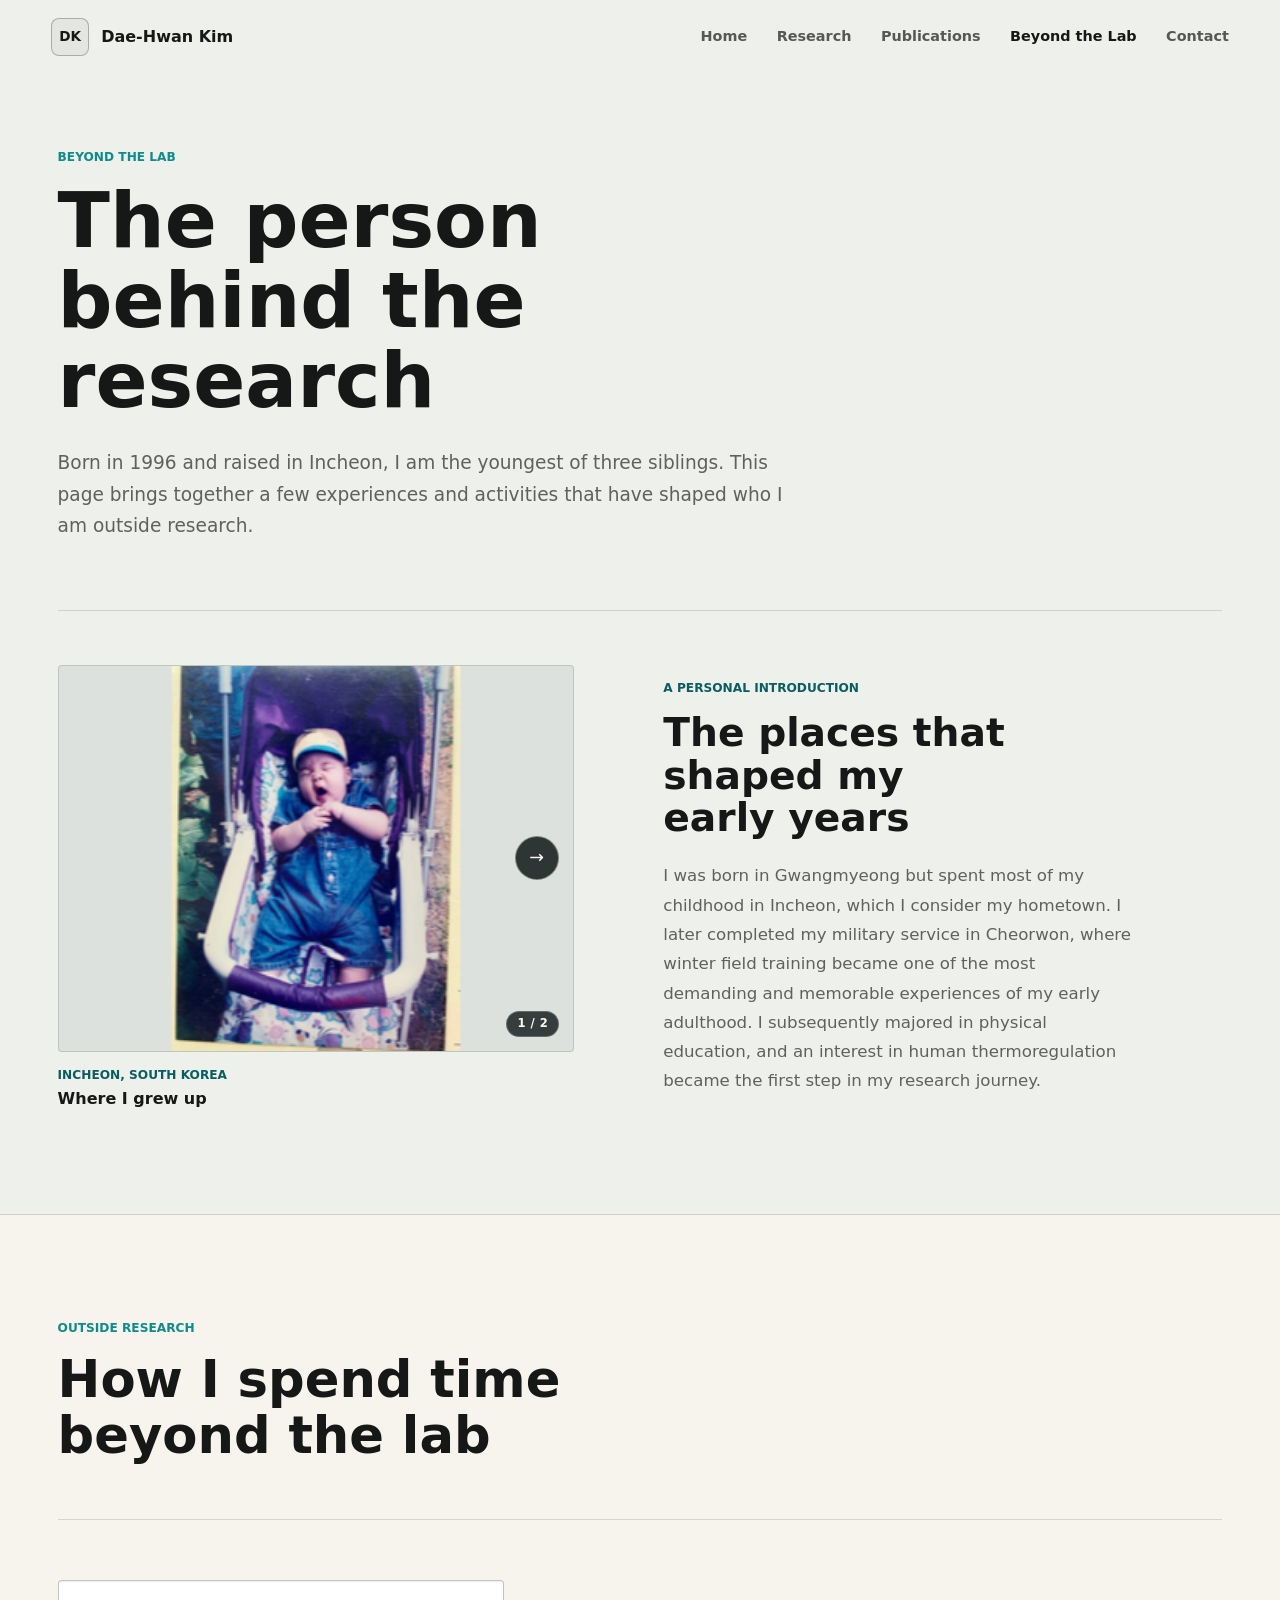
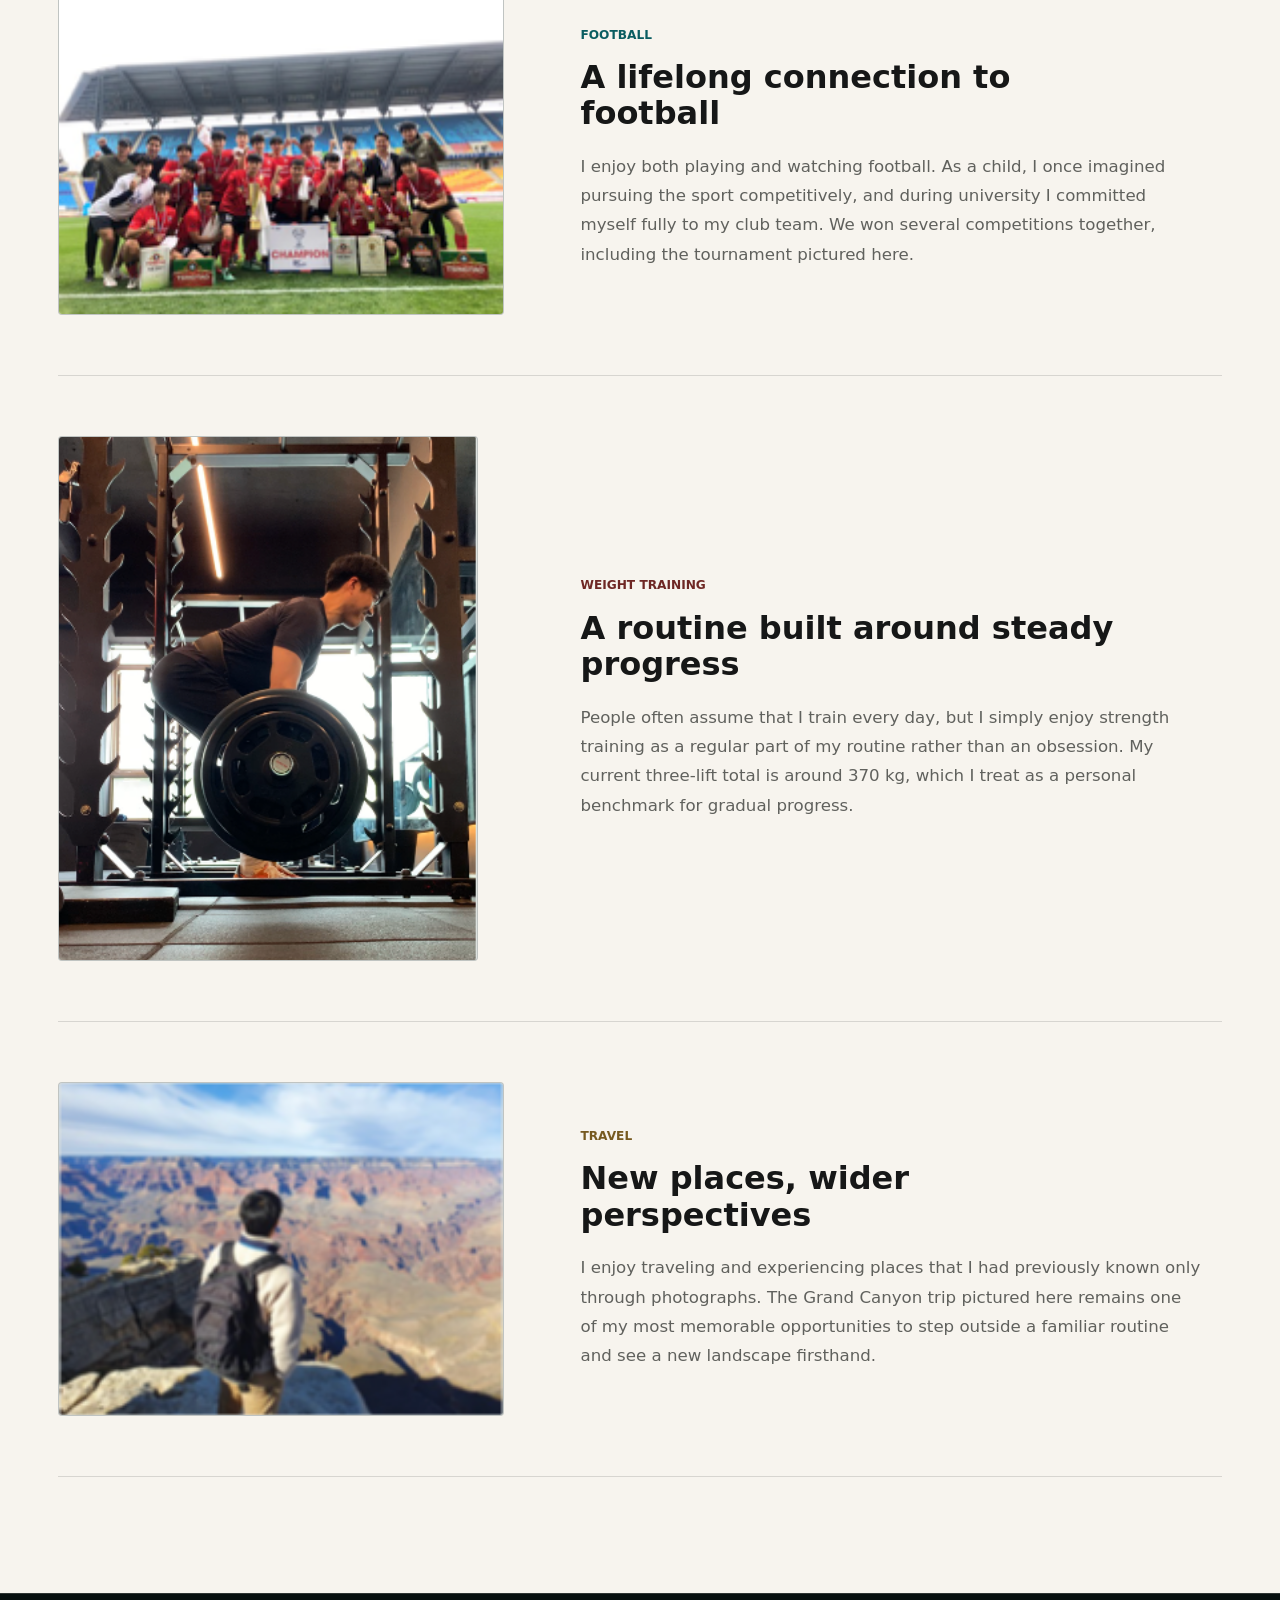
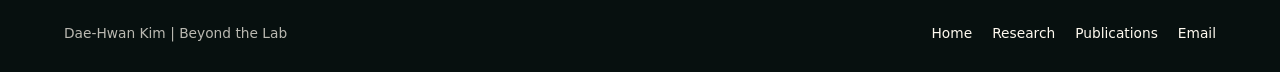
==== beyond/index.html @ 590d0d6c "Add research galleries and image viewer" ====
<!doctype html>
<html lang="en">
  <head>
    <meta charset="utf-8">
    <meta name="viewport" content="width=device-width, initial-scale=1">
    <title>Beyond the Lab | Dae-Hwan Kim</title>
    <meta
      name="description"
      content="A personal introduction to Dae-Hwan Kim through football, weight training, travel, and formative life experiences."
    >
    <link rel="stylesheet" href="../styles.css?v=20260809-carousel2">
  </head>
  <body class="page-beyond">
    <header class="site-header" data-header>
      <a class="brand" href="../" aria-label="Dae-Hwan Kim home">
        <span class="brand-mark">DK</span>
        <span>Dae-Hwan Kim</span>
      </a>
      <button
        class="nav-toggle"
        type="button"
        aria-expanded="false"
        aria-controls="primary-navigation"
        data-nav-toggle
      >
        <span class="sr-only">Open navigation</span>
        <span aria-hidden="true">&#9776;</span>
      </button>
      <nav id="primary-navigation" class="nav-links" aria-label="Primary navigation" data-nav>
        <a href="../">Home</a>
        <a href="../research/">Research</a>
        <a href="../publications/">Publications</a>
        <a href="../beyond/" aria-current="page">Beyond the Lab</a>
        <a href="../#contact">Contact</a>
      </nav>
    </header>

    <main id="top">
      <section class="beyond-intro" aria-labelledby="beyond-page-title">
        <div class="beyond-inner">
          <header class="beyond-page-heading">
            <p class="eyebrow">Beyond the Lab</p>
            <h1 id="beyond-page-title">The person behind the research</h1>
            <p>
              Born in 1996 and raised in Incheon, I am the youngest of three siblings. This page
              brings together a few experiences and activities that have shaped who I am outside
              research.
            </p>
          </header>

          <div class="beyond-origin">
            <figure
              class="image-carousel beyond-origin-carousel"
              data-carousel
              tabindex="0"
              aria-label="Personal history photographs"
            >
              <div class="carousel-viewport">
                <div
                  class="carousel-slide carousel-slide--contain is-active"
                  data-carousel-slide
                  data-kicker="Incheon, South Korea"
                  data-caption="Where I grew up"
                  aria-hidden="false"
                >
                  <img
                    src="../assets/beyond-childhood.png"
                    alt="Dae-Hwan Kim as a child sitting in a stroller"
                  >
                </div>
                <div
                  class="carousel-slide"
                  data-carousel-slide
                  data-kicker="Cheorwon, South Korea"
                  data-caption="Winter field training"
                  aria-hidden="true"
                >
                  <img
                    src="../assets/beyond-military.png"
                    alt="Dae-Hwan Kim during military field training"
                  >
                </div>
                <button
                  class="carousel-control carousel-control--previous"
                  type="button"
                  data-carousel-previous
                  aria-label="Previous photograph"
                >
                  <span aria-hidden="true">&#8592;</span>
                </button>
                <button
                  class="carousel-control carousel-control--next"
                  type="button"
                  data-carousel-next
                  aria-label="Next photograph"
                >
                  <span aria-hidden="true">&#8594;</span>
                </button>
                <div class="carousel-status" aria-live="polite">
                  <span data-carousel-current>1</span>
                  <span aria-hidden="true">/</span>
                  <span data-carousel-total>2</span>
                </div>
              </div>
              <figcaption class="carousel-caption" aria-live="polite">
                <span data-carousel-kicker>Incheon, South Korea</span>
                <strong data-carousel-caption>Where I grew up</strong>
              </figcaption>
            </figure>

            <div class="beyond-origin-copy">
              <p class="beyond-label">A Personal Introduction</p>
              <h2>The places that shaped my early years</h2>
              <p>
                I was born in Gwangmyeong but spent most of my childhood in Incheon, which I
                consider my hometown. I later completed my military service in Cheorwon, where
                winter field training became one of the most demanding and memorable experiences
                of my early adulthood. I subsequently majored in physical education, and an
                interest in human thermoregulation became the first step in my research journey.
              </p>
            </div>
          </div>
        </div>
      </section>

      <section class="beyond-pursuits" aria-labelledby="beyond-pursuits-title">
        <div class="beyond-inner">
          <header class="beyond-section-heading">
            <p class="eyebrow">Outside Research</p>
            <h2 id="beyond-pursuits-title">How I spend time beyond the lab</h2>
          </header>

          <div class="beyond-list">
            <article class="beyond-item beyond-item--football">
              <figure
                class="image-carousel beyond-item-visual"
                data-carousel
                tabindex="0"
                aria-label="Football photographs"
              >
                <div class="carousel-viewport">
                  <div class="carousel-slide is-active" data-carousel-slide aria-hidden="false">
                    <img
                      src="../assets/beyond-football.png"
                      alt="Dae-Hwan Kim and his university football club celebrating a tournament victory"
                      loading="lazy"
                    >
                  </div>
                  <button
                    class="carousel-control carousel-control--previous"
                    type="button"
                    data-carousel-previous
                    aria-label="Previous football photograph"
                  >
                    <span aria-hidden="true">&#8592;</span>
                  </button>
                  <button
                    class="carousel-control carousel-control--next"
                    type="button"
                    data-carousel-next
                    aria-label="Next football photograph"
                  >
                    <span aria-hidden="true">&#8594;</span>
                  </button>
                  <div class="carousel-status" aria-live="polite">
                    <span data-carousel-current>1</span>
                    <span aria-hidden="true">/</span>
                    <span data-carousel-total>1</span>
                  </div>
                </div>
              </figure>
              <div class="beyond-item-content">
                <p class="beyond-label">Football</p>
                <h3>A lifelong connection to football</h3>
                <p>
                  I enjoy both playing and watching football. As a child, I once imagined pursuing
                  the sport competitively, and during university I committed myself fully to my
                  club team. We won several competitions together, including the tournament
                  pictured here.
                </p>
              </div>
            </article>

            <article class="beyond-item beyond-item--training">
              <figure
                class="image-carousel beyond-item-visual"
                data-carousel
                tabindex="0"
                aria-label="Weight training photographs"
              >
                <div class="carousel-viewport">
                  <div class="carousel-slide is-active" data-carousel-slide aria-hidden="false">
                    <img
                      src="../assets/beyond-weight-training.png"
                      alt="Dae-Hwan Kim performing a barbell deadlift during weight training"
                      loading="lazy"
                    >
                  </div>
                  <button
                    class="carousel-control carousel-control--previous"
                    type="button"
                    data-carousel-previous
                    aria-label="Previous weight training photograph"
                  >
                    <span aria-hidden="true">&#8592;</span>
                  </button>
                  <button
                    class="carousel-control carousel-control--next"
                    type="button"
                    data-carousel-next
                    aria-label="Next weight training photograph"
                  >
                    <span aria-hidden="true">&#8594;</span>
                  </button>
                  <div class="carousel-status" aria-live="polite">
                    <span data-carousel-current>1</span>
                    <span aria-hidden="true">/</span>
                    <span data-carousel-total>1</span>
                  </div>
                </div>
              </figure>
              <div class="beyond-item-content">
                <p class="beyond-label">Weight Training</p>
                <h3>A routine built around steady progress</h3>
                <p>
                  People often assume that I train every day, but I simply enjoy strength training
                  as a regular part of my routine rather than an obsession. My current three-lift
                  total is around 370 kg, which I treat as a personal benchmark for gradual
                  progress.
                </p>
              </div>
            </article>

            <article class="beyond-item beyond-item--travel">
              <figure
                class="image-carousel beyond-item-visual"
                data-carousel
                tabindex="0"
                aria-label="Travel photographs"
              >
                <div class="carousel-viewport">
                  <div class="carousel-slide is-active" data-carousel-slide aria-hidden="false">
                    <img
                      src="../assets/beyond-travel.png"
                      alt="Dae-Hwan Kim looking across the Grand Canyon while traveling"
                      loading="lazy"
                    >
                  </div>
                  <button
                    class="carousel-control carousel-control--previous"
                    type="button"
                    data-carousel-previous
                    aria-label="Previous travel photograph"
                  >
                    <span aria-hidden="true">&#8592;</span>
                  </button>
                  <button
                    class="carousel-control carousel-control--next"
                    type="button"
                    data-carousel-next
                    aria-label="Next travel photograph"
                  >
                    <span aria-hidden="true">&#8594;</span>
                  </button>
                  <div class="carousel-status" aria-live="polite">
                    <span data-carousel-current>1</span>
                    <span aria-hidden="true">/</span>
                    <span data-carousel-total>1</span>
                  </div>
                </div>
              </figure>
              <div class="beyond-item-content">
                <p class="beyond-label">Travel</p>
                <h3>New places, wider perspectives</h3>
                <p>
                  I enjoy traveling and experiencing places that I had previously known only
                  through photographs. The Grand Canyon trip pictured here remains one of my most
                  memorable opportunities to step outside a familiar routine and see a new
                  landscape firsthand.
                </p>
              </div>
            </article>
          </div>
        </div>
      </section>
    </main>

    <footer class="site-footer">
      <span>Dae-Hwan Kim | Beyond the Lab</span>
      <nav aria-label="Footer navigation">
        <a href="../">Home</a>
        <a href="../research/">Research</a>
        <a href="../publications/">Publications</a>
        <a href="mailto:ehtoeh2@korea.ac.kr">Email</a>
      </nav>
    </footer>

    <script src="../script.js?v=20260811-carousel-panels1"></script>
  </body>
</html>
---- styles.css ----
:root {
  --ink: #161717;
  --muted: #60615d;
  --paper: #f7f4ee;
  --paper-2: #eee8de;
  --deep: #07100f;
  --deep-2: #0d1715;
  --teal: #0f8b8d;
  --teal-dark: #0a5d61;
  --red: #9f3f37;
  --red-dark: #6e2724;
  --gold: #b38a43;
  --ivory: #fffaf0;
  --line: rgba(22, 23, 23, 0.14);
  --line-dark: rgba(255, 250, 240, 0.16);
  --shadow: 0 24px 80px rgba(10, 12, 12, 0.18);
  color-scheme: light;
}

* {
  box-sizing: border-box;
}

html {
  scroll-behavior: smooth;
}

body {
  margin: 0;
  background: var(--paper);
  color: var(--ink);
  font-family:
    Inter, ui-sans-serif, system-ui, -apple-system, BlinkMacSystemFont, "Segoe UI", sans-serif;
  line-height: 1.6;
}

body.menu-open {
  overflow: hidden;
}

.sr-only {
  position: absolute;
  width: 1px;
  height: 1px;
  padding: 0;
  margin: -1px;
  overflow: hidden;
  clip: rect(0, 0, 0, 0);
  white-space: nowrap;
  border: 0;
}

a {
  color: inherit;
  text-decoration-thickness: 1px;
  text-underline-offset: 0.22em;
}

button,
a {
  -webkit-tap-highlight-color: transparent;
}

.desktop-title-line {
  display: inline;
}

.site-header {
  position: fixed;
  top: 0;
  left: 0;
  right: 0;
  z-index: 40;
  display: flex;
  align-items: center;
  justify-content: space-between;
  gap: 24px;
  padding: 18px clamp(20px, 4vw, 56px);
  color: var(--ink);
  transition:
    background-color 180ms ease,
    border-color 180ms ease,
    padding 180ms ease;
}

.site-header.scrolled {
  padding-block: 12px;
  background: rgba(7, 16, 15, 0.88);
  border-bottom: 1px solid var(--line-dark);
  color: var(--ivory);
  backdrop-filter: blur(16px);
}

.brand {
  display: inline-flex;
  align-items: center;
  gap: 12px;
  color: inherit;
  font-weight: 750;
  letter-spacing: 0;
  text-decoration: none;
}

.brand-mark {
  display: inline-grid;
  width: 38px;
  height: 38px;
  place-items: center;
  border: 1px solid rgba(22, 23, 23, 0.28);
  border-radius: 8px;
  background: rgba(22, 23, 23, 0.04);
  color: var(--ink);
  font-size: 0.85rem;
}

.site-header.scrolled .brand-mark {
  border-color: rgba(255, 250, 240, 0.45);
  background: rgba(255, 250, 240, 0.08);
  color: var(--ivory);
}

.nav-links {
  display: flex;
  align-items: center;
  gap: clamp(16px, 2.3vw, 30px);
  font-size: 0.9rem;
  font-weight: 650;
}

.nav-links a {
  color: rgba(22, 23, 23, 0.7);
  text-decoration: none;
}

.nav-links a:hover,
.nav-links a[aria-current="page"] {
  color: var(--ink);
}

.site-header.scrolled .nav-links a {
  color: rgba(255, 250, 240, 0.78);
}

.site-header.scrolled .nav-links a:hover,
.site-header.scrolled .nav-links a[aria-current="page"] {
  color: var(--ivory);
}

.nav-toggle {
  display: none;
  width: 40px;
  height: 40px;
  place-items: center;
  border: 1px solid currentColor;
  border-radius: 8px;
  background: transparent;
  color: inherit;
  font: inherit;
  font-size: 1.35rem;
  line-height: 1;
  cursor: pointer;
}

.page-publications .site-header:not(.scrolled) {
  color: var(--ivory);
}

.page-publications .site-header:not(.scrolled) .brand-mark {
  border-color: rgba(255, 250, 240, 0.45);
  background: rgba(255, 250, 240, 0.08);
  color: var(--ivory);
}

.page-publications .site-header:not(.scrolled) .nav-links a {
  color: rgba(255, 250, 240, 0.76);
}

.page-publications .site-header:not(.scrolled) .nav-links a:hover,
.page-publications .site-header:not(.scrolled) .nav-links a[aria-current="page"] {
  color: var(--ivory);
}

.hero {
  position: relative;
  min-height: 92vh;
  display: grid;
  align-items: center;
  padding: 118px clamp(20px, 5vw, 72px) 42px;
  overflow: hidden;
  background:
    radial-gradient(circle at 18% 15%, rgba(15, 139, 141, 0.12), transparent 28%),
    linear-gradient(135deg, #fbf8f1 0%, #f1eadf 52%, #d8e4de 100%);
  color: var(--ink);
}

.page-intro {
  padding: clamp(148px, 15vw, 190px) clamp(20px, 5vw, 72px) clamp(70px, 8vw, 110px);
  border-bottom: 1px solid var(--line);
  background: #eef0eb;
}

.page-intro-inner {
  max-width: 1180px;
}

.page-intro h1 {
  max-width: 14ch;
  margin-bottom: 24px;
  font-size: clamp(3.3rem, 6.8vw, 6.7rem);
  line-height: 0.98;
}

.page-intro-lead {
  max-width: 820px;
  margin-bottom: 0;
  color: var(--muted);
  font-size: clamp(1.08rem, 1.6vw, 1.34rem);
  line-height: 1.55;
}

.research-showcase {
  padding: 128px clamp(20px, 5vw, 72px) 78px;
  background: var(--paper);
}

.research-showcase-inner {
  max-width: 1320px;
  margin: 0 auto;
}

.research-page-heading {
  margin-bottom: 46px;
}

.research-page-heading h1 {
  margin: 0;
  font-size: 4.75rem;
  line-height: 1;
}

.research-approach-grid {
  display: grid;
  grid-template-columns: repeat(3, minmax(0, 1fr));
  gap: clamp(24px, 3vw, 46px);
}

.research-approach-item {
  min-width: 0;
}

.research-approach-label {
  margin: 0 0 12px;
  color: var(--teal-dark);
  font-size: 0.78rem;
  font-weight: 850;
  text-transform: uppercase;
}

.research-approach-item:nth-child(2) .research-approach-label {
  color: var(--red-dark);
}

.research-approach-item:nth-child(3) .research-approach-label {
  color: #7a5a21;
}

.research-approach-image {
  aspect-ratio: 4 / 3;
  margin: 0 0 22px;
  overflow: hidden;
  border: 1px solid var(--line);
  border-radius: 4px;
  background: var(--paper-2);
}

.research-approach-image img {
  display: block;
  width: 100%;
  height: 100%;
  object-fit: cover;
}

.research-approach-item h2 {
  max-width: 19ch;
  margin: 0;
  font-size: 1.48rem;
  line-height: 1.28;
}

.research-direction-section {
  padding: 88px clamp(20px, 5vw, 72px);
  border-top: 1px solid var(--line);
  background: #eef0eb;
}

.research-direction-inner {
  display: grid;
  grid-template-columns: minmax(180px, 240px) minmax(0, 1fr);
  gap: clamp(40px, 7vw, 110px);
  max-width: 1180px;
  margin: 0 auto;
}

.research-direction-inner h2 {
  margin: 0;
  font-size: 1.65rem;
  line-height: 1.25;
}

.research-direction-inner p {
  max-width: 900px;
  margin: 0;
  color: var(--muted);
  font-size: 1.14rem;
  line-height: 1.8;
}

.hero::before {
  content: "";
  position: absolute;
  inset: auto -14% -46% 44%;
  height: 68%;
  background:
    linear-gradient(110deg, rgba(179, 138, 67, 0.2), rgba(15, 139, 141, 0.14)),
    rgba(255, 250, 240, 0.32);
  transform: rotate(-7deg);
  transform-origin: center;
  pointer-events: none;
}

.hero-content {
  position: relative;
  z-index: 2;
  display: grid;
  grid-template-columns: minmax(0, 1fr) minmax(310px, 420px);
  align-items: center;
  gap: clamp(36px, 7vw, 88px);
  width: 100%;
}

.hero-copy {
  max-width: 760px;
}

.eyebrow {
  margin: 0 0 14px;
  color: var(--teal);
  font-size: 0.76rem;
  font-weight: 800;
  letter-spacing: 0;
  text-transform: uppercase;
}

.hero .eyebrow {
  color: var(--teal-dark);
}

h1,
h2,
h3,
p {
  margin-top: 0;
}

h1 {
  margin-bottom: 24px;
  max-width: 11ch;
  font-size: clamp(4rem, 7.6vw, 7.4rem);
  line-height: 0.95;
  letter-spacing: 0;
}

h2 {
  margin-bottom: 16px;
  font-size: clamp(2.1rem, 4.2vw, 4.6rem);
  line-height: 1.02;
  letter-spacing: 0;
}

h3 {
  margin-bottom: 14px;
  font-size: clamp(1.1rem, 1.6vw, 1.42rem);
  line-height: 1.22;
  letter-spacing: 0;
}

.hero-lead {
  max-width: 700px;
  margin-bottom: 18px;
  color: var(--ink);
  font-size: clamp(1.18rem, 2vw, 1.7rem);
  line-height: 1.35;
}

.hero-note {
  max-width: 650px;
  color: var(--muted);
  font-size: clamp(1rem, 1.28vw, 1.15rem);
}

.hero-actions,
.contact-actions {
  display: flex;
  flex-wrap: wrap;
  gap: 12px;
  margin-top: 32px;
}

.button {
  display: inline-flex;
  min-height: 46px;
  align-items: center;
  justify-content: center;
  border: 1px solid transparent;
  border-radius: 8px;
  padding: 11px 18px;
  font: inherit;
  font-size: 0.92rem;
  font-weight: 760;
  line-height: 1.1;
  text-decoration: none;
  cursor: pointer;
}

.button.primary {
  background: var(--red);
  color: white;
}

.button.primary:hover {
  background: var(--red-dark);
}

.button.secondary {
  border-color: rgba(22, 23, 23, 0.2);
  background: rgba(255, 250, 240, 0.45);
  color: var(--ink);
}

.button.secondary:hover {
  background: rgba(255, 250, 240, 0.72);
}

.button.ghost {
  border-color: var(--line);
  background: transparent;
  color: var(--ink);
}

.button.ghost:hover {
  border-color: rgba(22, 23, 23, 0.35);
  background: rgba(22, 23, 23, 0.04);
}

.hero-profile-card {
  position: relative;
  overflow: hidden;
  border: 1px solid rgba(22, 23, 23, 0.14);
  border-radius: 8px;
  background: rgba(255, 250, 240, 0.72);
  box-shadow: var(--shadow);
}

.portrait-frame {
  margin: 0;
  aspect-ratio: 4 / 5.15;
  overflow: hidden;
  background: #d9dde9;
}

.portrait-frame img {
  width: 100%;
  height: 100%;
  display: block;
  object-fit: cover;
  object-position: center top;
}

.profile-summary {
  padding: 24px;
}

.profile-status {
  display: block;
  margin-bottom: 12px;
  color: var(--teal-dark);
  font-size: 0.76rem;
  font-weight: 840;
  text-transform: uppercase;
}

.profile-summary strong {
  display: block;
  margin-bottom: 10px;
  font-size: 1.12rem;
  line-height: 1.2;
}

.profile-summary p {
  margin-bottom: 0;
  color: var(--muted);
}

.academic-summary {
  padding-block: 22px 20px;
}

.academic-summary .profile-status {
  margin-bottom: 8px;
}

.profile-academics {
  display: grid;
}

.profile-degree {
  padding: 13px 0;
  border-top: 1px solid var(--line);
}

.profile-degree:first-child {
  border-top: 0;
  padding-top: 0;
}

.profile-degree:last-child {
  padding-bottom: 0;
}

.profile-degree strong {
  margin-bottom: 3px;
  font-size: 0.96rem;
  line-height: 1.28;
}

.profile-school,
.profile-gpa {
  display: block;
  color: var(--muted);
  font-size: 0.79rem;
  line-height: 1.42;
}

.profile-gpa {
  display: flex;
  flex-wrap: wrap;
  gap: 0 12px;
  margin-top: 3px;
  color: var(--ink);
}

.profile-gpa b {
  color: var(--red-dark);
  font-weight: 850;
}

.hero-facts {
  position: relative;
  align-self: end;
  z-index: 2;
  display: grid;
  width: 100%;
  margin-top: 42px;
  grid-template-columns: repeat(3, 1fr);
  border: 1px solid var(--line);
  border-radius: 8px;
  overflow: hidden;
  background: rgba(255, 250, 240, 0.58);
  backdrop-filter: blur(14px);
}

.hero-facts div {
  min-height: 104px;
  padding: 17px;
  border-right: 1px solid var(--line);
}

.hero-facts div:last-child {
  border-right: 0;
}

@media (min-width: 861px) {
  .page-home .hero {
    padding-top: 104px;
    padding-bottom: 26px;
  }

  .page-home .portrait-frame {
    aspect-ratio: 4 / 3.9;
  }

  .page-home .academic-summary {
    padding: 16px 22px;
  }

  .page-home .profile-degree {
    padding-block: 9px;
  }

  .page-home .hero-facts {
    margin-top: 24px;
  }

  .page-home .hero-facts div {
    min-height: 88px;
    padding: 14px 17px;
  }
}

.fact-value,
.fact-label {
  display: block;
}

.fact-value {
  margin-bottom: 7px;
  color: var(--teal-dark);
  font-size: 0.95rem;
  font-weight: 850;
  line-height: 1.2;
  text-transform: uppercase;
}

.fact-label {
  color: var(--muted);
  font-size: 0.88rem;
  line-height: 1.35;
}

.section {
  padding: clamp(72px, 9vw, 124px) clamp(20px, 5vw, 72px);
}

.section-heading {
  max-width: 900px;
  margin-bottom: clamp(34px, 5vw, 60px);
}

.section-heading p:not(.eyebrow) {
  max-width: 760px;
  color: var(--muted);
  font-size: clamp(1rem, 1.35vw, 1.17rem);
}

.home-toolkit-section {
  background: #eef0eb;
}

.story-section,
.toolkit-section {
  background: var(--paper);
}

.story-section {
  padding-top: clamp(40px, 6vw, 80px);
}

.story-grid {
  display: grid;
  grid-template-columns: repeat(2, minmax(0, 1fr));
  column-gap: 18px;
  row-gap: 18px;
}

.story-card,
.focus-card,
.publication-card,
.tool-card,
.timeline article {
  border: 1px solid var(--line);
  border-radius: 8px;
  background: rgba(255, 250, 240, 0.62);
}

.story-card {
  min-height: 420px;
  padding: clamp(24px, 3.2vw, 42px);
}

.story-card.emphasized {
  position: relative;
  border-color: rgba(15, 139, 141, 0.34);
  background: #e8efeb;
  color: var(--ink);
  box-shadow:
    inset 0 4px 0 var(--teal),
    0 22px 58px rgba(10, 93, 97, 0.13);
}

.story-card.emphasized h3 {
  font-size: clamp(1.18rem, 1.75vw, 1.55rem);
}

.story-card.future {
  grid-column: 1 / -1;
  display: grid;
  grid-template-columns: minmax(250px, 0.72fr) minmax(0, 1.28fr);
  align-items: start;
  gap: clamp(32px, 5vw, 72px);
  min-height: auto;
  padding-block: clamp(28px, 3vw, 38px);
  background: #d8e4de;
}

.future-heading .story-index {
  margin-bottom: 18px;
}

.future-heading h3 {
  margin-bottom: 0;
}

.future-copy {
  display: grid;
  gap: 16px;
}

.story-card.future .future-copy p {
  margin: 0;
}

.story-index {
  display: inline-block;
  margin-bottom: 26px;
  color: var(--red);
  font-size: 0.78rem;
  font-weight: 860;
  text-transform: uppercase;
}

.story-card.emphasized .story-index {
  color: var(--teal-dark);
  font-size: 0.84rem;
}

.story-card p {
  color: var(--muted);
}

.story-card.emphasized p {
  color: #505a56;
}

.story-question {
  margin-top: 28px;
  padding-top: 22px;
  border-top: 1px solid currentColor;
  color: var(--red-dark) !important;
  font-weight: 760;
}

.story-card.emphasized .story-question {
  color: var(--teal-dark) !important;
}

.story-reflection {
  margin-top: 28px;
  padding-top: 22px;
  border-top: 1px solid rgba(10, 93, 97, 0.52);
}

.story-card.emphasized .story-reflection p {
  color: var(--teal-dark);
  font-weight: 760;
}

.story-reflection p:last-child {
  margin-bottom: 0;
}

.research-section,
.education-section {
  background: #fcf9f1;
}

.focus-grid {
  display: grid;
  grid-template-columns: repeat(4, 1fr);
  gap: 16px;
}

.focus-card {
  min-height: 292px;
  padding: 26px;
}

.focus-card--foundation {
  border-color: rgba(159, 63, 55, 0.2);
  background: #f3ede3;
}

.focus-card--foundation .focus-label {
  color: var(--red-dark);
}

.focus-card--current {
  border-color: rgba(74, 105, 103, 0.25);
  background: #edf1ef;
  box-shadow: inset 0 3px 0 rgba(74, 105, 103, 0.42);
}

.focus-card--current .focus-label {
  color: #496b69;
}

.focus-card--future {
  border-color: rgba(15, 139, 141, 0.34);
  background: #e3eee8;
  box-shadow: inset 0 4px 0 var(--teal);
}

.focus-card--future .focus-label {
  color: var(--teal-dark);
}

.focus-label {
  display: inline-block;
  margin-bottom: 26px;
  color: var(--teal-dark);
  font-size: 0.76rem;
  font-weight: 860;
  text-transform: uppercase;
}

.focus-card p,
.publication-card p,
.tool-card li,
.timeline p,
.contact-content p {
  color: var(--muted);
}

.future-focus-panel {
  display: grid;
  grid-template-columns: minmax(0, 0.82fr) minmax(320px, 1fr);
  gap: clamp(22px, 4vw, 46px);
  align-items: stretch;
  margin-top: clamp(28px, 5vw, 58px);
  border: 1px solid rgba(22, 23, 23, 0.13);
  border-radius: 8px;
  overflow: hidden;
  background: var(--deep-2);
  color: var(--ivory);
  box-shadow: var(--shadow);
}

.future-focus-copy {
  padding: clamp(28px, 5vw, 54px);
}

.future-focus-copy .eyebrow {
  color: #8be0dc;
}

.future-focus-copy h3 {
  max-width: 13ch;
  margin-bottom: 22px;
  font-size: clamp(2rem, 4vw, 4.1rem);
  line-height: 1.02;
}

.future-focus-copy p {
  color: rgba(255, 250, 240, 0.72);
}

.future-focus-visual {
  min-height: 460px;
  margin: 0;
  overflow: hidden;
}

.future-focus-visual img {
  width: 100%;
  height: 100%;
  display: block;
  object-fit: cover;
  object-position: center;
}

.model-figure {
  margin: clamp(42px, 6vw, 76px) 0 0;
  padding: clamp(22px, 3vw, 34px);
  border: 1px solid rgba(15, 139, 141, 0.25);
  border-radius: 8px;
  background:
    linear-gradient(135deg, rgba(15, 139, 141, 0.08), rgba(159, 63, 55, 0.08)),
    #f4efe5;
}

.model-figure figcaption {
  max-width: 760px;
  margin-bottom: 26px;
  color: var(--muted);
  font-size: 0.96rem;
}

.model-flow {
  display: grid;
  grid-template-columns: minmax(0, 1fr) 42px minmax(0, 1.15fr) 42px minmax(0, 1fr);
  align-items: center;
  gap: 10px;
}

.model-node {
  min-height: 210px;
  padding: 24px;
  border: 1px solid rgba(22, 23, 23, 0.16);
  border-radius: 8px;
  background: rgba(255, 250, 240, 0.72);
}

.model-node.central {
  background: var(--deep-2);
  color: var(--ivory);
}

.model-node span {
  display: block;
  margin-bottom: 12px;
  color: var(--teal-dark);
  font-size: 0.75rem;
  font-weight: 820;
  text-transform: uppercase;
}

.model-node.central span {
  color: #8be0dc;
}

.model-node strong {
  display: block;
  margin-bottom: 12px;
  font-size: 1.18rem;
  line-height: 1.22;
}

.model-node p {
  margin-bottom: 0;
  color: var(--muted);
}

.model-node.central p {
  color: rgba(255, 250, 240, 0.74);
}

.model-arrow {
  position: relative;
  height: 2px;
  background: var(--gold);
}

.model-arrow::after {
  content: "";
  position: absolute;
  top: 50%;
  right: -2px;
  width: 10px;
  height: 10px;
  border-top: 2px solid var(--gold);
  border-right: 2px solid var(--gold);
  transform: translateY(-50%) rotate(45deg);
}

.model-base {
  display: grid;
  grid-template-columns: repeat(4, 1fr);
  gap: 10px;
  margin-top: 14px;
}

.model-base span {
  min-height: 58px;
  display: grid;
  place-items: center;
  border-radius: 8px;
  background: rgba(15, 139, 141, 0.12);
  color: var(--teal-dark);
  font-size: 0.82rem;
  font-weight: 820;
  text-align: center;
}

.review-panel {
  display: grid;
  grid-template-columns: 0.42fr 1fr;
  gap: clamp(20px, 4vw, 52px);
  margin-top: 20px;
  padding: clamp(24px, 4vw, 44px);
  border-left: 5px solid var(--red);
  background: #efe5d4;
}

.review-panel h3 {
  margin-bottom: 0;
}

.review-panel p:last-child {
  margin-bottom: 0;
  color: var(--muted);
}

.publications-section {
  background: var(--deep-2);
  color: var(--ivory);
}

.publications-section > .section-heading,
.publications-section > .publication-group,
.publications-section > .conference-strip {
  width: 100%;
  max-width: 1280px;
  margin-right: auto;
  margin-left: auto;
}

.page-section-first {
  min-height: 100vh;
  padding-top: clamp(150px, 14vw, 190px);
}

.publications-section .section-heading h1 {
  max-width: 16ch;
  margin-bottom: 22px;
  font-size: clamp(3.1rem, 6.5vw, 6.5rem);
  line-height: 0.98;
}

.publications-section .section-heading p:not(.eyebrow) {
  color: rgba(255, 250, 240, 0.68);
}

.publication-group {
  margin-top: 22px;
}

.group-heading {
  display: flex;
  align-items: end;
  justify-content: space-between;
  gap: 18px;
  margin-bottom: 14px;
  border-bottom: 1px solid var(--line-dark);
  padding-bottom: 14px;
}

.group-heading span {
  color: #8be0dc;
  font-size: 0.8rem;
  font-weight: 840;
  text-transform: uppercase;
}

.group-heading strong {
  font-size: clamp(1.2rem, 2vw, 1.8rem);
  line-height: 1.15;
}

.publication-list {
  display: grid;
  grid-template-columns: 1fr;
  gap: 0;
}

.publication-card {
  min-height: 232px;
  padding: 24px;
  background: rgba(255, 250, 240, 0.06);
  border-color: var(--line-dark);
  color: var(--ivory);
}

.publication-list .publication-card {
  min-height: 0;
  border-width: 0 0 1px;
  border-radius: 0;
  padding: 32px 0 36px;
  background: transparent;
}

.publication-list .publication-card h3 {
  max-width: 1040px;
}

.featured-publication {
  min-height: 280px;
  background:
    linear-gradient(135deg, rgba(15, 139, 141, 0.18), rgba(159, 63, 55, 0.2)),
    rgba(255, 250, 240, 0.07);
}

.publication-meta {
  display: flex;
  flex-wrap: wrap;
  gap: 8px;
  margin-bottom: 22px;
}

.publication-meta span {
  display: inline-flex;
  min-height: 28px;
  align-items: center;
  border: 1px solid rgba(255, 250, 240, 0.18);
  border-radius: 999px;
  padding: 4px 10px;
  color: rgba(255, 250, 240, 0.74);
  font-size: 0.72rem;
  font-weight: 780;
}

.publication-card p {
  color: rgba(255, 250, 240, 0.7);
}

.publication-card a {
  color: #8be0dc;
  font-weight: 800;
}

.conference-strip {
  display: grid;
  grid-template-columns: 0.32fr 1fr;
  gap: 28px;
  margin-top: 26px;
  padding: 26px 0 0;
  border-top: 1px solid var(--line-dark);
}

.conference-strip span {
  color: #8be0dc;
  font-size: 0.78rem;
  font-weight: 850;
  text-transform: uppercase;
}

.conference-strip p {
  margin: 0;
  color: rgba(255, 250, 240, 0.72);
}

.toolkit-grid {
  display: grid;
  grid-template-columns: repeat(3, 1fr);
  gap: 16px;
}

.tool-card {
  padding: 28px;
}

.tool-card ul {
  display: grid;
  gap: 12px;
  margin: 0;
  padding-left: 18px;
}

.timeline {
  display: grid;
  grid-template-columns: repeat(3, 1fr);
  gap: 16px;
}

.timeline article {
  padding: 26px;
}

.timeline-logo {
  display: flex;
  align-items: center;
  justify-content: center;
  min-height: 142px;
  margin-bottom: 24px;
  border: 1px solid rgba(22, 23, 23, 0.1);
  border-radius: 8px;
  background:
    linear-gradient(135deg, rgba(255, 255, 255, 0.92), rgba(247, 244, 238, 0.72)),
    #fffaf0;
}

.timeline-logo img {
  display: block;
  max-width: min(220px, 82%);
  max-height: 112px;
  object-fit: contain;
}

.timeline-logo.logo-kist img {
  max-width: 118px;
  max-height: 118px;
}

.timeline-logo.logo-korea img {
  max-width: 92px;
  max-height: 122px;
}

.timeline-logo.logo-kyunghee img {
  max-width: 230px;
  max-height: 118px;
}

.timeline time {
  display: block;
  margin-bottom: 18px;
  color: var(--red);
  font-size: 0.8rem;
  font-weight: 850;
  text-transform: uppercase;
}

.appointment-list {
  border-bottom: 1px solid var(--line);
}

.appointment-item {
  display: grid;
  grid-template-columns: 190px minmax(0, 1fr);
  grid-template-rows: auto 1fr;
  gap: 14px clamp(28px, 4vw, 58px);
  align-items: start;
  padding: 36px 0;
  border-top: 1px solid var(--line);
}

.appointment-logo {
  grid-column: 1;
  grid-row: 2;
  display: flex;
  width: 172px;
  min-height: 148px;
  align-items: center;
  justify-content: center;
  border: 1px solid rgba(22, 23, 23, 0.1);
  border-radius: 8px;
  background: rgba(255, 255, 255, 0.76);
}

.appointment-logo img {
  display: block;
  max-width: 88%;
  max-height: 124px;
  object-fit: contain;
}

.appointment-logo.logo-kist img {
  max-width: 120px;
  max-height: 120px;
}

.appointment-logo.logo-purdue img {
  max-width: 154px;
  max-height: 88px;
}

.appointment-logo.logo-korea img {
  max-width: 96px;
  max-height: 128px;
}

.appointment-logo.logo-kyunghee img {
  max-width: 150px;
  max-height: 116px;
}

.appointment-period {
  grid-column: 1;
  grid-row: 1;
  color: var(--red);
  font-size: 0.82rem;
  font-weight: 850;
  line-height: 1.4;
  text-transform: uppercase;
}

.appointment-details {
  grid-column: 2;
  grid-row: 1 / span 2;
  padding-top: 1px;
}

.appointment-details h3 {
  margin-bottom: 8px;
  font-size: clamp(1.2rem, 1.8vw, 1.55rem);
}

.appointment-details h3 strong {
  font-weight: 880;
}

.appointment-unit {
  margin-bottom: 16px;
  color: var(--teal-dark) !important;
  font-weight: 720;
}

.appointment-notes {
  display: grid;
  gap: 8px;
  margin: 0;
  padding-left: 18px;
  color: var(--muted);
}

.appointment-notes strong {
  color: var(--red-dark);
}

.appointment-awards {
  margin-top: 20px;
  padding-top: 18px;
  border-top: 1px solid var(--line);
}

.appointment-awards > span {
  display: block;
  margin-bottom: 9px;
  color: var(--red-dark);
  font-size: 0.74rem;
  font-weight: 850;
  text-transform: uppercase;
}

.appointment-awards ul {
  display: grid;
  gap: 7px;
  margin: 0;
  padding-left: 18px;
  color: var(--muted);
}

.references-section {
  background: #eef0eb;
}

.reference-list {
  border-bottom: 1px solid var(--line);
}

.reference-item {
  display: grid;
  grid-template-columns: minmax(230px, 0.72fr) minmax(0, 1.28fr);
  gap: clamp(32px, 6vw, 88px);
  align-items: start;
  padding: 34px 0;
  border-top: 1px solid var(--line);
}

.reference-affiliation {
  display: block;
  margin-bottom: 9px;
  color: var(--teal-dark);
  font-size: 0.75rem;
  font-weight: 850;
  text-transform: uppercase;
}

.reference-identity h3 {
  margin-bottom: 5px;
  font-size: clamp(1.28rem, 2vw, 1.68rem);
}

.reference-identity p,
.reference-role {
  margin: 0;
  color: var(--muted);
}

.reference-role {
  max-width: 760px;
  color: var(--ink);
  font-weight: 680;
  line-height: 1.5;
}

.reference-details dl {
  margin: 18px 0 0;
}

.reference-details dl div {
  display: grid;
  grid-template-columns: 104px minmax(0, 1fr);
  gap: 16px;
  padding: 9px 0;
  border-top: 1px solid rgba(22, 23, 23, 0.09);
}

.reference-details dt {
  color: var(--ink);
  font-size: 0.8rem;
  font-weight: 820;
}

.reference-details dd {
  min-width: 0;
  margin: 0;
  color: var(--muted);
}

.reference-details a {
  color: var(--teal-dark);
  overflow-wrap: anywhere;
}

.contact-section {
  padding-block: clamp(48px, 7vw, 84px);
  background: #d8e4de;
}

.contact-content {
  display: flex;
  max-width: 1180px;
  align-items: center;
  justify-content: space-between;
  gap: 32px;
}

.contact-content > .eyebrow,
.contact-content .contact-actions {
  margin: 0;
}

.contact-content .button.secondary {
  border-color: rgba(22, 23, 23, 0.18);
  background: rgba(22, 23, 23, 0.04);
  color: var(--ink);
}

.site-footer {
  display: flex;
  align-items: center;
  justify-content: space-between;
  gap: 24px;
  padding: 28px clamp(20px, 5vw, 72px);
  border-top: 1px solid var(--line-dark);
  background: var(--deep);
  color: rgba(255, 250, 240, 0.72);
  font-size: 0.86rem;
}

.site-footer nav {
  display: flex;
  flex-wrap: wrap;
  gap: 20px;
}

.site-footer a {
  color: var(--ivory);
  text-decoration: none;
}

.site-footer a:hover {
  text-decoration: underline;
}

.site-footer--dark {
  background: var(--deep-2);
}

@media (max-width: 1100px) {
  .research-approach-grid {
    gap: 24px;
  }

  .research-approach-item h2 {
    font-size: 1.34rem;
  }

  .focus-grid,
  .toolkit-grid,
  .timeline {
    grid-template-columns: repeat(2, 1fr);
  }

  .hero-content {
    grid-template-columns: minmax(0, 1fr) minmax(280px, 360px);
  }

  .hero-facts {
    margin-top: 48px;
  }

  .hero {
    align-items: end;
  }
}

@media (max-width: 860px) {
  .research-showcase {
    padding-top: 118px;
    padding-bottom: 70px;
  }

  .research-page-heading {
    margin-bottom: 36px;
  }

  .research-page-heading h1 {
    font-size: 3.8rem;
  }

  .research-approach-grid {
    grid-template-columns: 1fr;
    gap: 52px;
    max-width: 680px;
  }

  .research-approach-item h2 {
    max-width: 30ch;
    font-size: 1.48rem;
  }

  .research-direction-inner {
    grid-template-columns: 1fr;
    gap: 20px;
  }

  .site-header {
    position: fixed;
    align-items: center;
  }

  .nav-toggle {
    display: grid;
  }

  .nav-links {
    display: none;
    position: absolute;
    top: calc(100% + 8px);
    right: 18px;
    left: 18px;
    align-items: stretch;
    flex-direction: column;
    gap: 0;
    padding: 8px;
    border: 1px solid var(--line-dark);
    border-radius: 8px;
    background: rgba(7, 16, 15, 0.97);
    box-shadow: 0 18px 44px rgba(10, 12, 12, 0.24);
  }

  .nav-links.open {
    display: flex;
  }

  .nav-links a,
  .site-header.scrolled .nav-links a,
  .page-publications .site-header:not(.scrolled) .nav-links a {
    padding: 11px 12px;
    border-bottom: 1px solid var(--line-dark);
    color: rgba(255, 250, 240, 0.76);
  }

  .nav-links a:last-child {
    border-bottom: 0;
  }

  .nav-links a:hover,
  .nav-links a[aria-current="page"],
  .site-header.scrolled .nav-links a:hover,
  .site-header.scrolled .nav-links a[aria-current="page"] {
    color: var(--ivory);
  }

  .hero {
    min-height: auto;
    padding-top: 112px;
  }

  .hero-content,
  .hero-facts,
  .future-focus-panel,
  .story-grid,
  .story-card.future,
  .focus-grid,
  .model-flow,
  .model-base,
  .review-panel,
  .publication-list,
  .conference-strip,
  .toolkit-grid,
  .timeline {
    grid-template-columns: 1fr;
  }

  .hero-profile-card {
    order: -1;
    display: grid;
    grid-template-columns: 118px minmax(0, 1fr);
    align-items: stretch;
    box-shadow: 0 18px 44px rgba(10, 12, 12, 0.12);
  }

  .portrait-frame {
    aspect-ratio: auto;
    min-height: 154px;
  }

  .profile-summary {
    padding: 18px;
  }

  .profile-summary strong {
    font-size: 0.98rem;
  }

  .profile-summary p {
    font-size: 0.88rem;
    line-height: 1.42;
  }

  .academic-summary {
    padding: 16px;
  }

  .academic-summary .profile-status {
    margin-bottom: 5px;
  }

  .profile-degree {
    padding-block: 10px;
  }

  .profile-degree strong {
    margin-bottom: 2px;
    font-size: 0.84rem;
    line-height: 1.24;
  }

  .profile-school,
  .profile-gpa {
    font-size: 0.71rem;
    line-height: 1.35;
  }

  .profile-gpa {
    gap: 0 8px;
    margin-top: 2px;
  }

  .appointment-item {
    grid-template-columns: 132px minmax(0, 1fr);
    gap: 12px 24px;
  }

  .appointment-logo {
    grid-column: 1;
    grid-row: 2;
    width: 124px;
    min-height: 112px;
  }

  .appointment-logo.logo-kist img {
    max-width: 86px;
    max-height: 86px;
  }

  .appointment-logo.logo-purdue img {
    max-width: 112px;
    max-height: 64px;
  }

  .appointment-logo.logo-korea img {
    max-width: 68px;
    max-height: 90px;
  }

  .appointment-logo.logo-kyunghee img {
    max-width: 108px;
    max-height: 84px;
  }

  .appointment-period {
    grid-column: 1;
    grid-row: 1;
  }

  .appointment-details {
    grid-column: 2;
    grid-row: 1 / span 2;
  }

  .reference-item {
    grid-template-columns: 1fr;
    gap: 20px;
  }

  .hero-facts div {
    border-right: 0;
    border-bottom: 1px solid var(--line);
  }

  .hero-facts div:last-child {
    border-bottom: 0;
  }

  .story-card {
    min-height: auto;
  }

  .story-grid {
    row-gap: 18px;
  }

  .story-card.future {
    margin-top: 0;
  }

  .future-focus-copy h3 {
    max-width: 16ch;
  }

  .future-focus-visual {
    min-height: 320px;
  }

  .model-arrow {
    width: 2px;
    height: 38px;
    margin: 0 auto;
  }

  .model-arrow::after {
    top: auto;
    right: 50%;
    bottom: -2px;
    transform: translateX(50%) rotate(135deg);
  }

  .group-heading {
    align-items: start;
    flex-direction: column;
  }

  .page-intro {
    padding-top: 126px;
  }

  .page-section-first {
    padding-top: 126px;
  }
}

@media (max-width: 560px) {
  .research-showcase {
    padding: 108px 18px 60px;
  }

  .research-page-heading {
    margin-bottom: 32px;
  }

  .research-page-heading h1 {
    font-size: 3rem;
  }

  .research-approach-grid {
    gap: 44px;
  }

  .research-approach-image {
    margin-bottom: 18px;
  }

  .research-approach-item h2 {
    font-size: 1.34rem;
  }

  .research-direction-section {
    padding: 62px 18px;
  }

  .research-direction-inner p {
    font-size: 1rem;
  }

  .site-header {
    padding: 14px 18px;
  }

  .brand span:last-child {
    display: none;
  }

  .hero {
    padding-inline: 18px;
    padding-bottom: 42px;
  }

  .hero-actions,
  .contact-actions {
    align-items: stretch;
    flex-direction: column;
  }

  .contact-content {
    align-items: stretch;
    flex-direction: column;
    gap: 20px;
  }

  .button {
    width: 100%;
  }

  .section {
    padding-inline: 18px;
  }

  h1 {
    font-size: clamp(3.25rem, 18vw, 5.2rem);
  }

  .page-intro {
    padding-right: 18px;
    padding-bottom: 62px;
    padding-left: 18px;
  }

  .page-intro h1,
  .publications-section .section-heading h1 {
    font-size: clamp(3rem, 15vw, 4.5rem);
  }

  .site-footer {
    align-items: flex-start;
    flex-direction: column;
    padding-inline: 18px;
  }

  .publication-card,
  .focus-card,
  .tool-card,
  .timeline article,
  .story-card {
    padding: 22px;
  }

  .appointment-item {
    grid-template-columns: 96px minmax(0, 1fr);
    gap: 10px 16px;
    padding-block: 26px;
  }

  .appointment-logo {
    width: 90px;
    min-height: 88px;
  }

  .appointment-logo.logo-kist img {
    max-width: 64px;
    max-height: 64px;
  }

  .appointment-logo.logo-purdue img {
    max-width: 80px;
    max-height: 48px;
  }

  .appointment-logo.logo-korea img {
    max-width: 52px;
    max-height: 68px;
  }

  .appointment-logo.logo-kyunghee img {
    max-width: 78px;
    max-height: 60px;
  }

  .appointment-period {
    font-size: 0.72rem;
  }

  .appointment-details h3 {
    font-size: 1.08rem;
  }

  .appointment-unit,
  .appointment-notes,
  .appointment-awards ul {
    font-size: 0.88rem;
  }

  .reference-item {
    padding-block: 28px;
  }

  .reference-details dl div {
    grid-template-columns: 1fr;
    gap: 2px;
    padding-block: 11px;
  }
}

/* Research and history page structure */
.research-overview {
  padding: 148px clamp(20px, 5vw, 72px) 96px;
  background: var(--paper);
}

.research-overview-inner,
.research-questions-inner {
  width: 100%;
  max-width: 1180px;
  margin: 0 auto;
}

.history-intro-inner,
.history-list {
  width: 100%;
  max-width: 1280px;
  margin: 0 auto;
}

.research-overview-header {
  max-width: 930px;
  margin-bottom: 74px;
}

.research-overview-header h1 {
  max-width: 13ch;
  margin-bottom: 26px;
  font-size: 4.8rem;
  line-height: 0.98;
}

.research-overview-header > p:last-child {
  max-width: 740px;
  margin-bottom: 0;
  color: var(--muted);
  font-size: 1.2rem;
  line-height: 1.65;
}

.research-method-list {
  border-top: 1px solid var(--line);
}

.research-method-item {
  display: grid;
  grid-template-columns: minmax(300px, 0.9fr) minmax(0, 1.1fr);
  align-items: center;
  gap: clamp(42px, 7vw, 96px);
  padding: 62px 0;
  border-bottom: 1px solid var(--line);
}

.research-method-visual {
  width: 100%;
  aspect-ratio: 4 / 3;
  border: 1px solid rgba(22, 23, 23, 0.12);
  border-radius: 4px;
  background: #e7e5df;
}

.research-method-content {
  max-width: 620px;
}

.research-method-label {
  display: flex;
  align-items: baseline;
  gap: 18px;
  margin-bottom: 20px;
  color: var(--teal-dark);
}

.research-method-item:nth-child(2) .research-method-label {
  color: var(--red-dark);
}

.research-method-item:nth-child(3) .research-method-label {
  color: #76591f;
}

.research-method-label span {
  font-size: 0.76rem;
  font-weight: 850;
}

.research-method-label p {
  margin: 0;
  font-size: 0.82rem;
  font-weight: 850;
  text-transform: uppercase;
}

.research-method-content h2 {
  max-width: 18ch;
  margin-bottom: 18px;
  font-size: 2.35rem;
  line-height: 1.08;
}

.research-method-summary {
  max-width: 590px;
  margin-bottom: 28px;
  color: var(--muted);
  font-size: 1.04rem;
  line-height: 1.72;
}

.research-method-details {
  margin: 0;
  padding: 0;
  list-style: none;
}

.research-method-details li {
  padding: 10px 0;
  border-top: 1px solid var(--line);
  color: #424440;
  font-size: 0.9rem;
  font-weight: 680;
}

.research-method-details li:last-child {
  border-bottom: 1px solid var(--line);
}

.research-questions {
  padding: 100px clamp(20px, 5vw, 72px) 112px;
  background: #e8ede8;
}

.research-questions-heading {
  max-width: 760px;
  margin-bottom: 54px;
}

.research-questions-heading h2 {
  max-width: 15ch;
  margin-bottom: 0;
  font-size: 3.2rem;
  line-height: 1.06;
}

.research-question-list {
  margin: 0;
  border-top: 1px solid rgba(22, 23, 23, 0.2);
}

.research-question-list > div {
  display: grid;
  grid-template-columns: 190px minmax(0, 1fr);
  gap: 30px;
  padding: 24px 0;
  border-bottom: 1px solid rgba(22, 23, 23, 0.2);
}

.research-question-list dt {
  color: var(--teal-dark);
  font-size: 0.77rem;
  font-weight: 850;
  text-transform: uppercase;
}

.research-question-list dd {
  max-width: 820px;
  margin: 0;
  color: #303330;
  font-size: 1.06rem;
  line-height: 1.58;
}

.history-intro {
  padding: 148px clamp(20px, 5vw, 72px) 84px;
  border-bottom: 1px solid var(--line);
  background: #eef0eb;
}

.history-intro-inner h1 {
  max-width: 14ch;
  margin-bottom: 28px;
  font-size: 4.8rem;
  line-height: 0.98;
}

.history-intro-inner > p:last-child {
  max-width: 820px;
  margin-bottom: 0;
  color: var(--muted);
  font-size: 1.16rem;
  line-height: 1.72;
}

.history-section {
  padding: 20px clamp(20px, 5vw, 72px) 100px;
  background: var(--paper);
}

.history-list {
  padding: 0;
  list-style: none;
}

.history-entry {
  display: grid;
  grid-template-columns: minmax(300px, 0.9fr) minmax(0, 1.1fr);
  gap: clamp(34px, 6vw, 86px);
  padding: 72px 0;
  border-bottom: 1px solid var(--line);
}

.history-entry-marker {
  display: flex;
  align-items: baseline;
  gap: 18px;
  margin-bottom: 18px;
}

.history-entry-marker span {
  display: inline-block;
  margin-bottom: 0;
  color: rgba(22, 23, 23, 0.42);
  font-size: 0.8rem;
  font-weight: 850;
}

.history-entry-marker p {
  margin: 0;
  color: var(--red-dark);
  font-size: 0.8rem;
  font-weight: 850;
  text-transform: uppercase;
}

.history-entry--emphasis .history-entry-marker p,
.history-entry--future .history-entry-marker p {
  color: var(--teal-dark);
}

.history-entry-visual {
  width: 100%;
  aspect-ratio: 4 / 3;
  border: 1px solid rgba(22, 23, 23, 0.12);
  border-radius: 4px;
  background: #e7e5df;
}

.history-entry-content {
  max-width: 830px;
}

.history-affiliation {
  margin-bottom: 14px;
  color: var(--teal-dark);
  font-size: 0.82rem;
  font-weight: 820;
  text-transform: uppercase;
}

.history-entry-content h2 {
  max-width: 22ch;
  margin-bottom: 30px;
  font-size: 2.45rem;
  line-height: 1.1;
}

.history-entry-content > p:not(.history-affiliation):not(.history-reflection) {
  max-width: 760px;
  color: var(--muted);
  line-height: 1.78;
}

.history-reflection {
  max-width: 760px;
  margin: 30px 0 0;
  padding: 20px 0 0 24px;
  border-top: 1px solid var(--line);
  border-left: 3px solid var(--teal);
  color: var(--teal-dark);
  font-weight: 740;
  line-height: 1.72;
}

@media (max-width: 860px) {
  .research-overview,
  .history-intro {
    padding-top: 122px;
  }

  .research-overview-header h1,
  .history-intro-inner h1 {
    font-size: 3.6rem;
  }

  .research-method-item {
    grid-template-columns: 1fr;
    gap: 30px;
    padding: 52px 0;
  }

  .research-method-visual {
    max-width: 680px;
  }

  .research-method-content h2 {
    font-size: 2.1rem;
  }

  .research-questions-heading h2 {
    font-size: 2.75rem;
  }

  .history-entry {
    grid-template-columns: 1fr;
    gap: 38px;
  }

  .history-entry-aside {
    max-width: 680px;
  }

  .history-entry-content h2 {
    font-size: 2.15rem;
  }
}

@media (max-width: 560px) {
  .research-overview {
    padding: 108px 18px 68px;
  }

  .research-overview-header {
    margin-bottom: 48px;
  }

  .research-overview-header h1,
  .history-intro-inner h1 {
    font-size: 2.85rem;
  }

  .research-overview-header > p:last-child,
  .history-intro-inner > p:last-child {
    font-size: 1rem;
  }

  .research-method-item {
    gap: 24px;
    padding: 42px 0;
  }

  .research-method-content h2 {
    font-size: 1.8rem;
  }

  .research-method-summary {
    font-size: 0.98rem;
  }

  .research-questions {
    padding: 72px 18px 80px;
  }

  .research-questions-heading {
    margin-bottom: 38px;
  }

  .research-questions-heading h2 {
    font-size: 2.25rem;
  }

  .research-question-list > div {
    grid-template-columns: 1fr;
    gap: 7px;
    padding: 20px 0;
  }

  .research-question-list dd {
    font-size: 0.98rem;
  }

  .history-intro {
    padding: 108px 18px 62px;
  }

  .history-section {
    padding: 4px 18px 72px;
  }

  .history-entry {
    grid-template-columns: 1fr;
    gap: 26px;
    padding: 52px 0;
  }

  .history-entry-marker {
    gap: 14px;
  }

  .history-entry-marker span {
    margin-bottom: 0;
  }

  .history-entry-content h2 {
    font-size: 1.85rem;
  }

  .history-reflection {
    padding-left: 18px;
  }
}

/* Research portfolio: vision, current work, and foundation */
.research-portfolio-intro {
  padding: 148px clamp(20px, 5vw, 72px) 96px;
  background: var(--paper);
}

.research-portfolio-inner {
  width: 100%;
  max-width: 1280px;
  margin: 0 auto;
}

.research-portfolio-intro h1 {
  max-width: 15ch;
  margin-bottom: 28px;
  font-size: 4.8rem;
  line-height: 0.98;
}

.research-portfolio-intro .research-portfolio-inner > p:last-child {
  max-width: 800px;
  margin-bottom: 0;
  color: var(--muted);
  font-size: 1.18rem;
  line-height: 1.68;
}

.research-program {
  padding: 104px clamp(20px, 5vw, 72px) 112px;
  border-top: 1px solid var(--line);
}

.research-program--vision {
  background: #e2ebe6;
}

.research-program--kist {
  background: #faf7f0;
}

.research-program--kyunghee {
  background: #e9ece9;
}

.research-program-heading {
  max-width: 930px;
  margin-bottom: 64px;
}

.research-program-index {
  margin-bottom: 18px;
  color: var(--teal-dark);
  font-size: 0.8rem;
  font-weight: 850;
  text-transform: uppercase;
}

.research-program--kist .research-program-index,
.research-program--kist .research-project-label {
  color: var(--red-dark);
}

.research-program--kyunghee .research-program-index,
.research-program--kyunghee .research-project-label {
  color: #76591f;
}

.research-program-heading h2 {
  max-width: 19ch;
  margin-bottom: 24px;
  font-size: 3.2rem;
  line-height: 1.05;
}

.research-program-heading > p:last-child {
  max-width: 820px;
  margin-bottom: 0;
  color: var(--muted);
  font-size: 1.08rem;
  line-height: 1.75;
}

.research-project-list {
  border-top: 1px solid rgba(22, 23, 23, 0.18);
}

.research-project-item {
  display: grid;
  grid-template-columns: minmax(300px, 0.8fr) minmax(0, 1.2fr);
  align-items: center;
  gap: clamp(38px, 6vw, 82px);
  padding: 50px 0;
  border-bottom: 1px solid rgba(22, 23, 23, 0.18);
}

.research-project-visual {
  width: 100%;
  aspect-ratio: 8 / 5;
  border: 1px solid rgba(22, 23, 23, 0.13);
  border-radius: 4px;
  background: #d1ddd7;
}

.research-program--kist .research-project-visual {
  background: #e5e2dc;
}

.research-program--kyunghee .research-project-visual {
  background: #dce1de;
}

.research-project-copy {
  max-width: 650px;
}

.research-project-label {
  margin-bottom: 15px;
  color: var(--teal-dark);
  font-size: 0.76rem;
  font-weight: 850;
  text-transform: uppercase;
}

.research-project-copy h3 {
  max-width: 23ch;
  margin-bottom: 18px;
  font-size: 2rem;
  line-height: 1.12;
}

.research-project-copy > p:last-child {
  max-width: 620px;
  margin-bottom: 0;
  color: var(--muted);
  font-size: 1rem;
  line-height: 1.72;
}

.research-publications-link {
  display: inline-flex;
  align-items: center;
  gap: 10px;
  margin-top: 38px;
  color: var(--teal-dark);
  font-size: 0.92rem;
  font-weight: 780;
  text-decoration: none;
}

.research-publications-link:hover {
  text-decoration: underline;
}

@media (max-width: 860px) {
  .research-portfolio-intro {
    padding-top: 122px;
  }

  .research-portfolio-intro h1 {
    font-size: 3.6rem;
  }

  .research-program-heading h2 {
    font-size: 2.75rem;
  }

  .research-project-item {
    grid-template-columns: 1fr;
    gap: 30px;
  }

  .research-project-visual {
    max-width: 680px;
  }
}

@media (max-width: 560px) {
  .research-portfolio-intro {
    padding: 108px 18px 68px;
  }

  .research-portfolio-intro h1 {
    font-size: 2.85rem;
  }

  .research-portfolio-intro .research-portfolio-inner > p:last-child {
    font-size: 1rem;
  }

  .research-program {
    padding: 72px 18px 80px;
  }

  .research-program-heading {
    margin-bottom: 46px;
  }

  .research-program-heading h2 {
    font-size: 2.25rem;
  }

  .research-program-heading > p:last-child {
    font-size: 0.98rem;
  }

  .research-project-item {
    gap: 24px;
    padding: 40px 0;
  }

  .research-project-copy h3 {
    font-size: 1.72rem;
  }

  .research-project-copy > p:last-child {
    font-size: 0.96rem;
  }
}

@media (min-width: 861px) {
  h1 {
    line-height: 1.02;
  }

  h2 {
    line-height: 1.08;
  }

  .hero-copy {
    max-width: 850px;
  }

  .hero h1 {
    max-width: none;
    font-size: 4.8rem;
    line-height: 1.04;
  }

  .section-heading {
    max-width: 1040px;
  }

  .page-intro h1 {
    max-width: 20ch;
    line-height: 1.04;
  }

  .research-portfolio-intro h1 {
    max-width: 20ch;
    font-size: 4.25rem;
    line-height: 1.04;
  }

  .research-portfolio-intro,
  .research-program,
  .history-intro,
  .history-section,
  .publications-section {
    padding-right: clamp(32px, 4.5vw, 72px);
    padding-left: clamp(32px, 4.5vw, 72px);
  }

  .research-program-heading {
    max-width: 1040px;
  }

  .research-program-heading h2 {
    max-width: 24ch;
    line-height: 1.1;
  }

  .history-intro-inner h1 {
    max-width: 20ch;
    line-height: 1.04;
  }

  .history-entry-content h2 {
    max-width: 28ch;
    line-height: 1.14;
  }

  .publications-section .section-heading {
    max-width: 1280px;
  }

  .publications-section .section-heading h1 {
    max-width: 20ch;
    font-size: 5.4rem;
    line-height: 1.04;
  }
}

@media (min-width: 1100px) {
  .desktop-title-line {
    display: block;
  }

  #methods-heading {
    max-width: 1040px;
    font-size: 3rem;
    line-height: 1.1;
  }

  #research-page-title {
    max-width: none;
  }

  #vision-title {
    max-width: none;
    font-size: 2.65rem;
    line-height: 1.1;
    white-space: nowrap;
  }

  #kist-title {
    max-width: none;
    font-size: 3rem;
    line-height: 1.1;
  }
}

/* Personal page */
.beyond-intro {
  padding: 148px clamp(20px, 4.5vw, 72px) 104px;
  border-bottom: 1px solid var(--line);
  background: #eef0eb;
}

.beyond-inner {
  width: 100%;
  max-width: 1280px;
  margin: 0 auto;
}

.beyond-page-heading {
  max-width: 980px;
  margin-bottom: 68px;
}

.beyond-page-heading h1 {
  max-width: 14ch;
  margin-bottom: 26px;
  font-size: 4.8rem;
  line-height: 1.04;
}

.beyond-page-heading > p:last-child {
  max-width: 760px;
  margin-bottom: 0;
  color: var(--muted);
  font-size: 1.16rem;
  line-height: 1.7;
}

.beyond-origin {
  display: grid;
  grid-template-columns: minmax(360px, 0.96fr) minmax(0, 1.04fr);
  align-items: center;
  gap: clamp(42px, 7vw, 96px);
  padding-top: 54px;
  border-top: 1px solid var(--line);
}

.image-carousel {
  position: relative;
  min-width: 0;
  margin: 0;
  outline: none;
}

.carousel-viewport {
  position: relative;
  overflow: hidden;
  aspect-ratio: 4 / 3;
  border: 1px solid rgba(22, 23, 23, 0.14);
  border-radius: 4px;
  background: #dce1de;
}

.image-carousel:focus-visible .carousel-viewport {
  outline: 3px solid rgba(15, 139, 141, 0.38);
  outline-offset: 4px;
}

.carousel-slide {
  position: absolute;
  inset: 0;
  opacity: 0;
  pointer-events: none;
  transition: opacity 220ms ease;
  visibility: hidden;
}

.carousel-slide.is-active {
  opacity: 1;
  pointer-events: auto;
  visibility: visible;
}

.carousel-slide img {
  display: block;
  width: 100%;
  height: 100%;
  object-fit: cover;
}

.carousel-slide--contain img {
  object-fit: contain;
}

.carousel-control {
  position: absolute;
  top: 50%;
  z-index: 3;
  display: grid;
  width: 44px;
  height: 44px;
  place-items: center;
  border: 1px solid rgba(255, 250, 240, 0.38);
  border-radius: 50%;
  background: rgba(7, 16, 15, 0.82);
  color: var(--ivory);
  font: inherit;
  font-size: 1.1rem;
  line-height: 1;
  transform: translateY(-50%);
  cursor: pointer;
  transition:
    background-color 160ms ease,
    opacity 160ms ease;
}

.carousel-control:hover:not(:disabled) {
  background: rgba(7, 16, 15, 0.96);
}

.carousel-control:focus-visible {
  outline: 3px solid rgba(255, 250, 240, 0.82);
  outline-offset: 2px;
}

.carousel-control:disabled {
  opacity: 0;
  visibility: hidden;
  cursor: default;
}

.carousel-control--previous {
  left: 14px;
}

.carousel-control--next {
  right: 14px;
}

.carousel-status {
  position: absolute;
  right: 14px;
  bottom: 14px;
  z-index: 3;
  display: inline-flex;
  gap: 5px;
  border: 1px solid rgba(255, 250, 240, 0.24);
  border-radius: 999px;
  padding: 5px 10px;
  background: rgba(7, 16, 15, 0.78);
  color: var(--ivory);
  font-size: 0.72rem;
  font-weight: 760;
  line-height: 1.2;
}

.image-carousel.is-single .carousel-control,
.image-carousel.is-single .carousel-status {
  display: none;
}

.carousel-caption {
  display: grid;
  gap: 4px;
  margin-top: 14px;
}

.carousel-caption span,
.beyond-label {
  color: var(--teal-dark);
  font-size: 0.76rem;
  font-weight: 850;
  text-transform: uppercase;
}

.carousel-caption strong {
  font-size: 1rem;
  line-height: 1.3;
}

.beyond-origin-carousel {
  width: 100%;
  max-width: 620px;
}

.beyond-origin-copy {
  align-self: center;
  max-width: 470px;
}

.beyond-label {
  margin-bottom: 14px;
}

.beyond-origin-copy h2 {
  max-width: 13ch;
  margin-bottom: 22px;
  font-size: 2.45rem;
  line-height: 1.08;
}

.beyond-origin-copy > p:last-child {
  margin-bottom: 0;
  color: var(--muted);
  font-size: 1.04rem;
  line-height: 1.76;
}

.beyond-pursuits {
  padding: 104px clamp(20px, 4.5vw, 72px) 116px;
  background: var(--paper);
}

.beyond-section-heading {
  max-width: 900px;
  margin-bottom: 56px;
}

.beyond-section-heading h2 {
  max-width: 17ch;
  margin-bottom: 0;
  font-size: 3.2rem;
  line-height: 1.08;
}

.beyond-list {
  border-top: 1px solid var(--line);
}

.beyond-item {
  display: grid;
  grid-template-columns: minmax(320px, 0.82fr) minmax(0, 1.18fr);
  align-items: center;
  gap: clamp(38px, 6vw, 82px);
  padding: 60px 0;
  border-bottom: 1px solid var(--line);
}

.beyond-item-visual {
  width: 100%;
  max-width: 480px;
}

.beyond-item--training .beyond-item-visual {
  max-width: 420px;
}

.beyond-item--training .carousel-viewport {
  aspect-ratio: 4 / 5;
}

.beyond-item--training .beyond-label {
  color: var(--red-dark);
}

.beyond-item--travel .beyond-label {
  color: #76591f;
}

.beyond-item-content {
  max-width: 650px;
}

.beyond-item-content h3 {
  max-width: 24ch;
  margin-bottom: 20px;
  font-size: 2rem;
  line-height: 1.14;
}

.beyond-item-content > p:last-child {
  max-width: 620px;
  margin-bottom: 0;
  color: var(--muted);
  font-size: 1.04rem;
  line-height: 1.76;
}

@media (max-width: 860px) {
  .beyond-intro {
    padding-top: 122px;
  }

  .beyond-page-heading h1 {
    font-size: 3.6rem;
  }

  .beyond-origin {
    grid-template-columns: 1fr;
    gap: 38px;
  }

  .beyond-origin-copy {
    max-width: 720px;
  }

  .beyond-origin-copy h2 {
    max-width: 20ch;
  }

  .beyond-item {
    grid-template-columns: 1fr;
    gap: 32px;
  }

  .beyond-item-visual,
  .beyond-item--training .beyond-item-visual {
    max-width: 560px;
  }
}

@media (max-width: 560px) {
  .beyond-intro {
    padding: 108px 18px 72px;
  }

  .beyond-page-heading {
    margin-bottom: 46px;
  }

  .beyond-page-heading h1 {
    font-size: 2.85rem;
  }

  .beyond-page-heading > p:last-child {
    font-size: 1rem;
  }

  .beyond-origin {
    gap: 30px;
    padding-top: 38px;
  }

  .carousel-caption strong {
    font-size: 0.88rem;
  }

  .carousel-control {
    width: 40px;
    height: 40px;
  }

  .carousel-control--previous {
    left: 10px;
  }

  .carousel-control--next {
    right: 10px;
  }

  .carousel-status {
    right: 10px;
    bottom: 10px;
  }

  .beyond-origin-copy h2 {
    font-size: 2rem;
  }

  .beyond-origin-copy > p:last-child {
    font-size: 0.98rem;
  }

  .beyond-pursuits {
    padding: 72px 18px 80px;
  }

  .beyond-section-heading {
    margin-bottom: 42px;
  }

  .beyond-section-heading h2 {
    font-size: 2.25rem;
  }

  .beyond-item {
    gap: 24px;
    padding: 44px 0;
  }

  .beyond-item-content h3 {
    font-size: 1.72rem;
  }

  .beyond-item-content > p:last-child {
    font-size: 0.96rem;
  }
}

@media (prefers-reduced-motion: reduce) {
  .carousel-slide {
    transition: none;
  }
}

/* Research image gallery */
.research-project-gallery,
.research-program--kist .research-project-gallery {
  aspect-ratio: auto;
  overflow: visible;
  border: 0;
  background: transparent;
}

.research-project-gallery .carousel-viewport {
  aspect-ratio: 8 / 5;
  border-color: rgba(22, 23, 23, 0.22);
  background: #020303;
}

.research-project-gallery .carousel-slide img {
  object-fit: contain;
  background: #020303;
}

.research-project-gallery--figure .carousel-viewport {
  aspect-ratio: 4 / 3;
  background: #ffffff;
}

.research-project-gallery--square .carousel-viewport {
  aspect-ratio: 4 / 3;
}

.research-project-gallery--figure .carousel-slide img {
  background: #ffffff;
}

.research-project-gallery--figure .carousel-slide--left-inset {
  padding-left: 12px;
}

.research-project-gallery .carousel-slide img[role="button"] {
  cursor: zoom-in;
}

.research-project-gallery .carousel-slide img[role="button"]:focus-visible {
  outline: 3px solid rgba(255, 250, 240, 0.9);
  outline-offset: -5px;
}

body.lightbox-open {
  overflow: hidden;
}

.image-lightbox {
  position: fixed;
  inset: 0;
  width: min(1600px, calc(100vw - 40px));
  max-width: none;
  height: min(1000px, calc(100vh - 40px));
  height: min(1000px, calc(100dvh - 40px));
  max-height: none;
  margin: auto;
  overflow: hidden;
  border: 1px solid rgba(255, 255, 255, 0.18);
  border-radius: 6px;
  padding: 58px 20px 20px;
  background: #090b0b;
  box-shadow: 0 28px 90px rgba(0, 0, 0, 0.54);
}

.image-lightbox[open] {
  display: block;
}

.image-lightbox::backdrop {
  background: rgba(3, 5, 5, 0.88);
  backdrop-filter: blur(3px);
}

.image-lightbox-image {
  display: block;
  width: 100%;
  height: 100%;
  object-fit: contain;
  cursor: zoom-out;
}

.image-lightbox-close {
  position: absolute;
  top: 10px;
  right: 10px;
  display: grid;
  width: 40px;
  height: 40px;
  place-items: center;
  border: 1px solid rgba(255, 255, 255, 0.25);
  border-radius: 50%;
  background: rgba(255, 255, 255, 0.08);
  color: #ffffff;
  font: inherit;
  font-size: 1.55rem;
  line-height: 1;
  cursor: pointer;
}

.image-lightbox-close:hover,
.image-lightbox-close:focus-visible {
  background: rgba(255, 255, 255, 0.18);
}

.research-carousel-label {
  position: absolute;
  top: 14px;
  left: 14px;
  z-index: 3;
  max-width: calc(100% - 118px);
  border: 1px solid rgba(255, 250, 240, 0.24);
  border-radius: 4px;
  padding: 6px 10px;
  background: rgba(7, 16, 15, 0.78);
  color: var(--ivory);
  font-size: 0.72rem;
  font-weight: 760;
  line-height: 1.2;
}

.research-marker-legends {
  min-height: 26px;
  margin-top: 12px;
  padding: 0 2px;
}

.research-marker-legend {
  display: flex;
  flex-wrap: wrap;
  gap: 6px 14px;
  align-items: center;
}

.research-marker-legend[hidden] {
  display: none;
}

.research-marker {
  font-size: 0.82rem;
  font-weight: 850;
  line-height: 1.25;
}

.research-marker--blue {
  color: #1473e6;
}

.research-marker--red {
  color: #df3b32;
}

.research-marker--green {
  color: #48a942;
}

.research-marker--orange {
  color: #df851a;
}

@media (max-width: 560px) {
  .image-lightbox {
    width: calc(100vw - 12px);
    height: calc(100vh - 12px);
    height: calc(100dvh - 12px);
    padding: 52px 10px 10px;
  }

  .research-carousel-label {
    top: 10px;
    left: 10px;
  }

  .research-marker-legends {
    margin-top: 10px;
  }

  .research-marker-legend {
    gap: 5px 10px;
  }

  .research-marker {
    font-size: 0.74rem;
  }
}
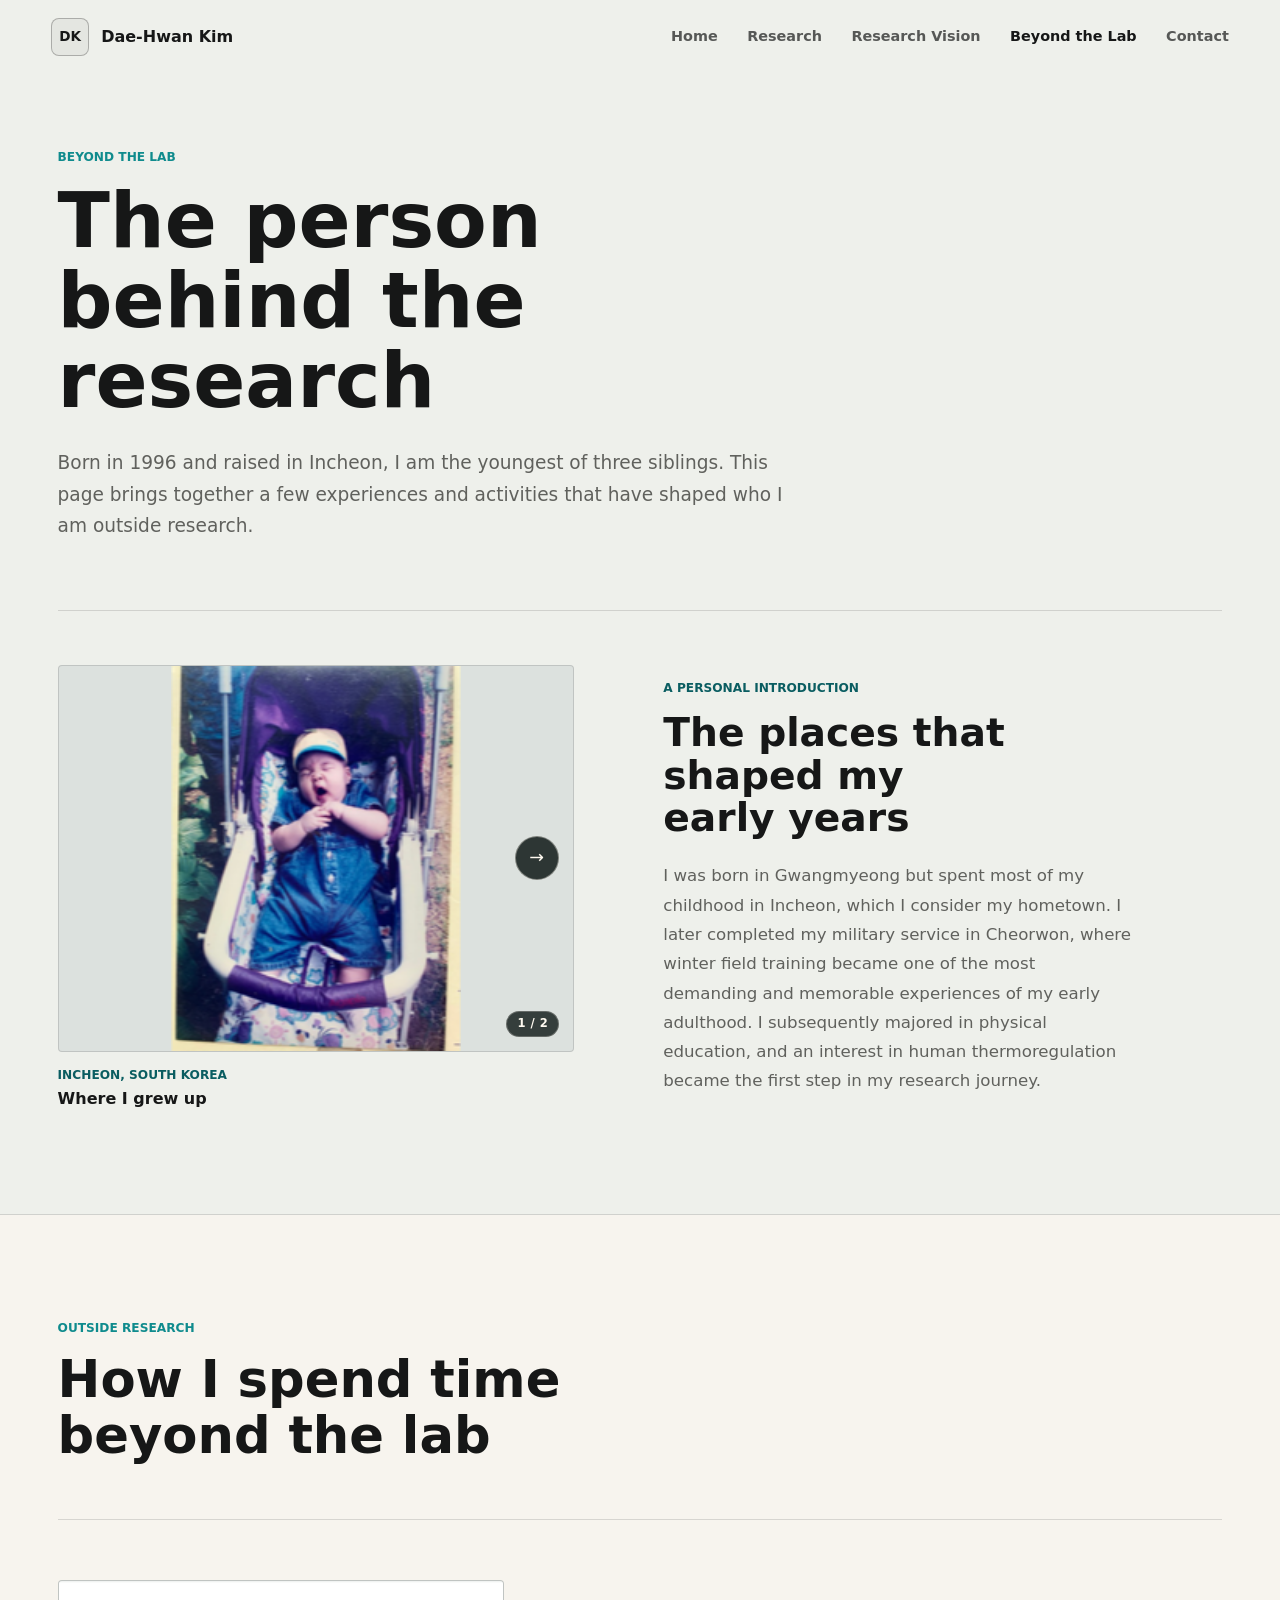
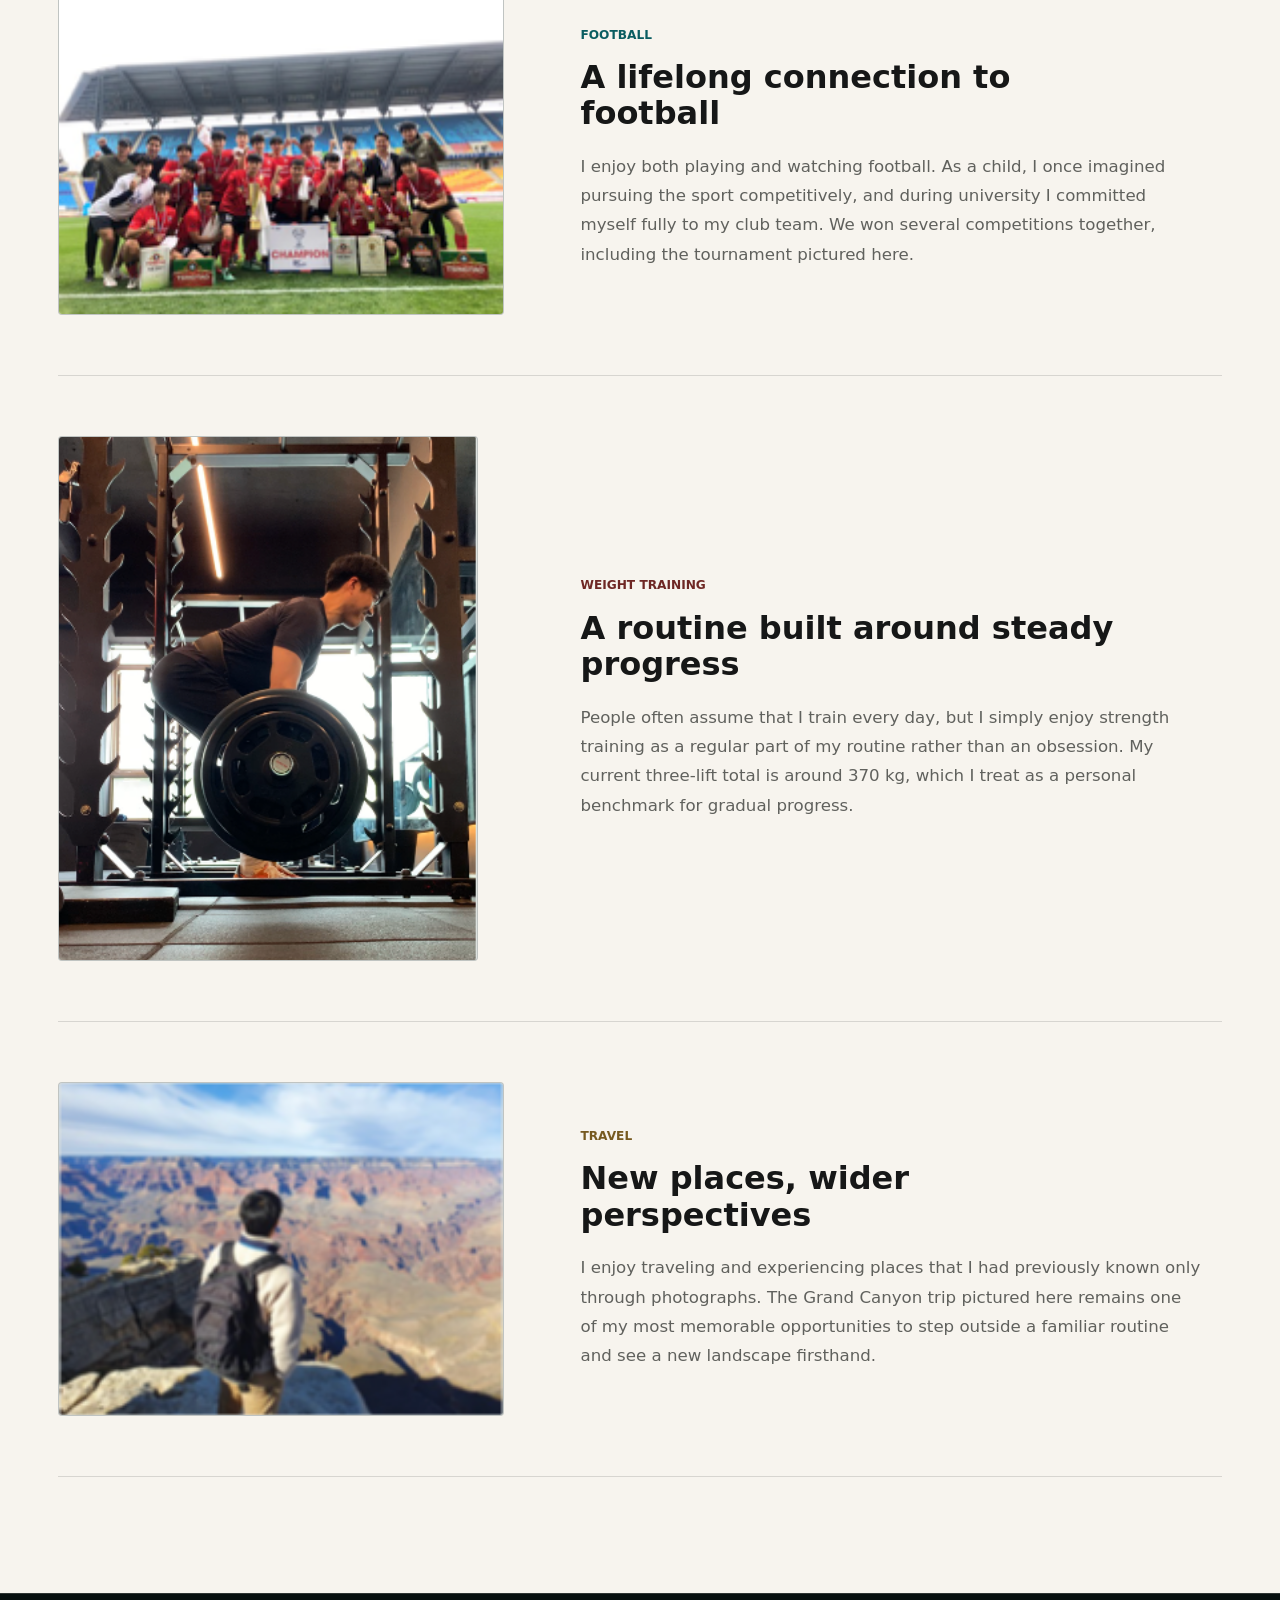
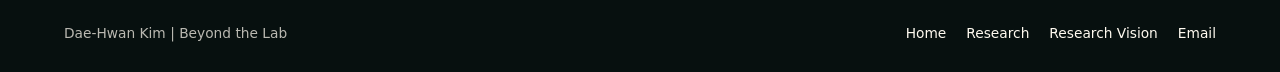
==== commit 7a86ab8e: "Integrate publications into research portfolio" ====
--- a/beyond/index.html
+++ b/beyond/index.html
@@ -29,7 +29,7 @@
       <nav id="primary-navigation" class="nav-links" aria-label="Primary navigation" data-nav>
         <a href="../">Home</a>
         <a href="../research/">Research</a>
-        <a href="../publications/">Publications</a>
+        <a href="../vision/">Research Vision</a>
         <a href="../beyond/" aria-current="page">Beyond the Lab</a>
         <a href="../#contact">Contact</a>
       </nav>
@@ -290,7 +290,7 @@
       <nav aria-label="Footer navigation">
         <a href="../">Home</a>
         <a href="../research/">Research</a>
-        <a href="../publications/">Publications</a>
+        <a href="../vision/">Research Vision</a>
         <a href="mailto:ehtoeh2@korea.ac.kr">Email</a>
       </nav>
     </footer>
--- a/styles.css
+++ b/styles.css
@@ -2338,6 +2338,11 @@
   background: #e2ebe6;
 }
 
+.research-program--standalone {
+  min-height: calc(100vh - 88px);
+  padding-top: 148px;
+}
+
 .research-program--kist {
   background: #faf7f0;
 }
@@ -2369,6 +2374,7 @@
   color: #76591f;
 }
 
+.research-program-heading h1,
 .research-program-heading h2 {
   max-width: 19ch;
   margin-bottom: 24px;
@@ -2391,7 +2397,7 @@
 .research-project-item {
   display: grid;
   grid-template-columns: minmax(300px, 0.8fr) minmax(0, 1.2fr);
-  align-items: center;
+  align-items: start;
   gap: clamp(38px, 6vw, 82px);
   padding: 50px 0;
   border-bottom: 1px solid rgba(22, 23, 23, 0.18);
@@ -2425,6 +2431,7 @@
   text-transform: uppercase;
 }
 
+.research-project-copy h2,
 .research-project-copy h3 {
   max-width: 23ch;
   margin-bottom: 18px;
@@ -2432,12 +2439,99 @@
   line-height: 1.12;
 }
 
+.research-project-summary,
 .research-project-copy > p:last-child {
   max-width: 620px;
   margin-bottom: 0;
   color: var(--muted);
   font-size: 1rem;
   line-height: 1.72;
+}
+
+.research-project-narrative {
+  min-height: 112px;
+  margin-top: 26px;
+  color: var(--muted);
+  font-size: 0.96rem;
+  line-height: 1.68;
+}
+
+.research-project-narrative p {
+  margin: 0 0 1em;
+}
+
+.research-publication-record,
+.research-project-status {
+  margin-top: 24px;
+  padding: 18px 20px;
+  border-left: 3px solid var(--teal-dark);
+  background: rgba(255, 255, 255, 0.5);
+}
+
+.research-program--kist .research-publication-record,
+.research-program--kist .research-project-status {
+  border-left-color: var(--red-dark);
+}
+
+.research-program--kyunghee .research-publication-record,
+.research-program--kyunghee .research-project-status {
+  border-left-color: #76591f;
+}
+
+.research-publication-kicker,
+.research-project-status span {
+  display: block;
+  margin-bottom: 7px;
+  color: var(--muted);
+  font-size: 0.7rem;
+  font-weight: 820;
+  text-transform: uppercase;
+}
+
+.research-publication-title {
+  margin-bottom: 10px;
+  color: var(--ink);
+  font-size: 0.92rem;
+  font-weight: 720;
+  line-height: 1.48;
+}
+
+.research-publication-meta {
+  display: flex;
+  flex-wrap: wrap;
+  gap: 7px 16px;
+  margin-bottom: 10px;
+  color: var(--muted);
+  font-size: 0.8rem;
+}
+
+.research-publication-record a {
+  color: var(--ink);
+  font-size: 0.8rem;
+  font-weight: 760;
+  overflow-wrap: anywhere;
+}
+
+.research-presentation-note {
+  margin: 12px 0 0;
+  color: var(--muted);
+  font-size: 0.78rem;
+  line-height: 1.5;
+}
+
+.research-project-status {
+  display: flex;
+  align-items: baseline;
+  justify-content: space-between;
+  gap: 20px;
+}
+
+.research-project-status span {
+  margin-bottom: 0;
+}
+
+.research-project-status strong {
+  font-size: 0.88rem;
 }
 
 .research-publications-link {
@@ -2464,6 +2558,7 @@
     font-size: 3.6rem;
   }
 
+  .research-program-heading h1,
   .research-program-heading h2 {
     font-size: 2.75rem;
   }
@@ -2495,10 +2590,15 @@
     padding: 72px 18px 80px;
   }
 
+  .research-program--standalone {
+    padding-top: 108px;
+  }
+
   .research-program-heading {
     margin-bottom: 46px;
   }
 
+  .research-program-heading h1,
   .research-program-heading h2 {
     font-size: 2.25rem;
   }
@@ -2512,12 +2612,22 @@
     padding: 40px 0;
   }
 
+  .research-project-copy h2,
   .research-project-copy h3 {
     font-size: 1.72rem;
   }
 
   .research-project-copy > p:last-child {
     font-size: 0.96rem;
+  }
+
+  .research-project-narrative {
+    min-height: 84px;
+  }
+
+  .research-publication-record,
+  .research-project-status {
+    padding: 16px;
   }
 }
 
@@ -2568,6 +2678,7 @@
     max-width: 1040px;
   }
 
+  .research-program-heading h1,
   .research-program-heading h2 {
     max-width: 24ch;
     line-height: 1.1;
@@ -3050,6 +3161,14 @@
   padding-left: 12px;
 }
 
+.research-project-gallery--figure .carousel-slide--study-inset-all {
+  padding: 18px 20px;
+}
+
+.research-project-gallery--figure .carousel-slide--study-inset-horizontal {
+  padding-inline: 22px;
+}
+
 .research-project-gallery .carousel-slide img[role="button"] {
   cursor: zoom-in;
 }
@@ -3095,6 +3214,63 @@
   height: 100%;
   object-fit: contain;
   cursor: zoom-out;
+}
+
+.image-lightbox-control {
+  position: absolute;
+  top: 50%;
+  z-index: 2;
+  display: grid;
+  width: 48px;
+  height: 48px;
+  place-items: center;
+  border: 1px solid rgba(255, 255, 255, 0.3);
+  border-radius: 50%;
+  background: rgba(9, 11, 11, 0.82);
+  color: #ffffff;
+  font: inherit;
+  font-size: 1.15rem;
+  line-height: 1;
+  transform: translateY(-50%);
+  cursor: pointer;
+}
+
+.image-lightbox-control--previous {
+  left: 14px;
+}
+
+.image-lightbox-control--next {
+  right: 14px;
+}
+
+.image-lightbox-control:hover:not(:disabled),
+.image-lightbox-control:focus-visible {
+  background: rgba(255, 255, 255, 0.18);
+}
+
+.image-lightbox-control:disabled {
+  opacity: 0.24;
+  cursor: default;
+}
+
+.image-lightbox-status {
+  position: absolute;
+  right: 14px;
+  bottom: 12px;
+  z-index: 2;
+  border: 1px solid rgba(255, 255, 255, 0.2);
+  border-radius: 999px;
+  padding: 5px 9px;
+  background: rgba(9, 11, 11, 0.82);
+  color: #ffffff;
+  font-size: 0.74rem;
+  font-weight: 760;
+  line-height: 1;
+}
+
+.image-lightbox.is-single .image-lightbox-control,
+.image-lightbox.is-single .image-lightbox-status {
+  display: none;
 }
 
 .image-lightbox-close {
@@ -3176,6 +3352,14 @@
 }
 
 @media (max-width: 560px) {
+  .research-project-gallery--figure .carousel-slide--study-inset-all {
+    padding: 12px 14px;
+  }
+
+  .research-project-gallery--figure .carousel-slide--study-inset-horizontal {
+    padding-inline: 14px;
+  }
+
   .image-lightbox {
     width: calc(100vw - 12px);
     height: calc(100vh - 12px);
@@ -3183,6 +3367,24 @@
     padding: 52px 10px 10px;
   }
 
+  .image-lightbox-control {
+    width: 42px;
+    height: 42px;
+  }
+
+  .image-lightbox-control--previous {
+    left: 8px;
+  }
+
+  .image-lightbox-control--next {
+    right: 8px;
+  }
+
+  .image-lightbox-status {
+    right: 8px;
+    bottom: 8px;
+  }
+
   .research-carousel-label {
     top: 10px;
     left: 10px;
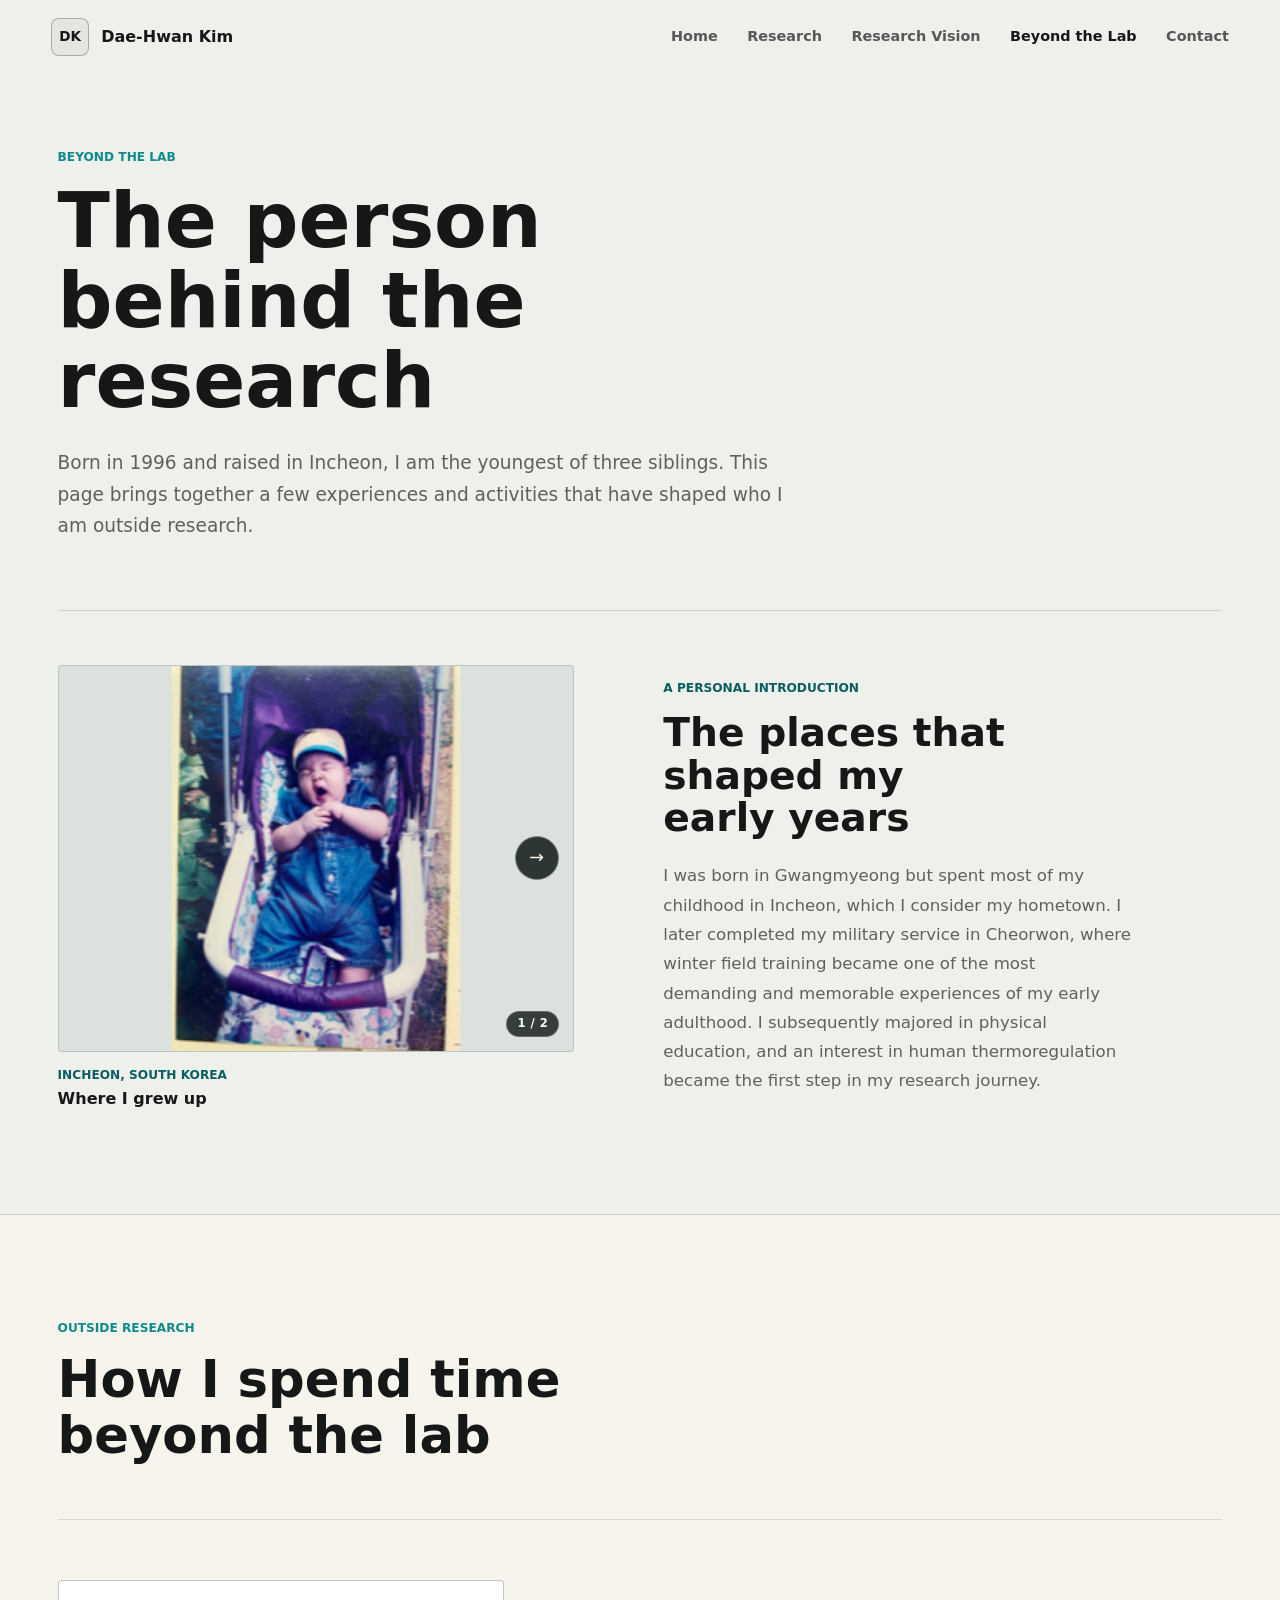
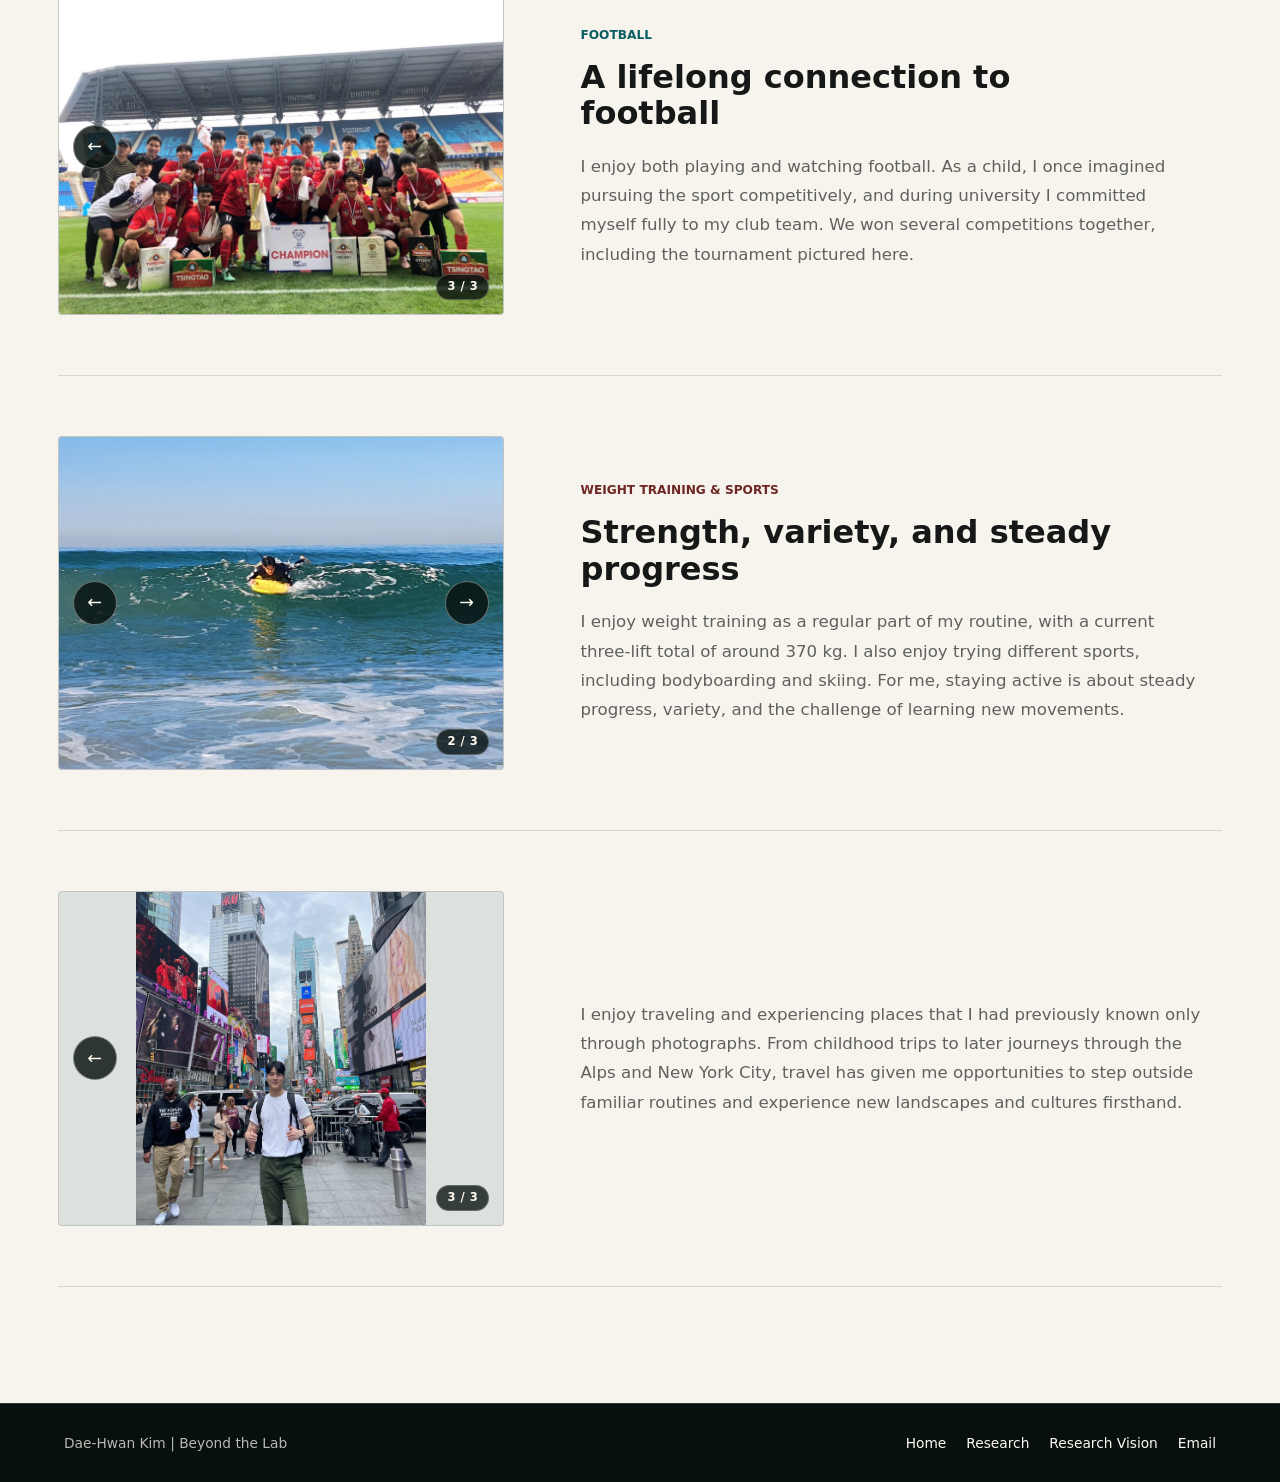
==== commit 0f056876: "Update portfolio galleries and research copy" ====
--- a/beyond/index.html
+++ b/beyond/index.html
@@ -8,7 +8,7 @@
       name="description"
       content="A personal introduction to Dae-Hwan Kim through football, weight training, travel, and formative life experiences."
     >
-    <link rel="stylesheet" href="../styles.css?v=20260809-carousel2">
+    <link rel="stylesheet" href="../styles.css?v=20260814-sports-gallery1">
   </head>
   <body class="page-beyond">
     <header class="site-header" data-header>
@@ -139,10 +139,28 @@
                 aria-label="Football photographs"
               >
                 <div class="carousel-viewport">
+                  <div class="carousel-slide" data-carousel-slide aria-hidden="true">
+                    <img
+                      src="../assets/beyond-football-childhood.jpg"
+                      alt="Dae-Hwan Kim as a child holding a football"
+                      loading="lazy"
+                    >
+                  </div>
+                  <div
+                    class="carousel-slide carousel-slide--focus-bottom"
+                    data-carousel-slide
+                    aria-hidden="true"
+                  >
+                    <img
+                      src="../assets/beyond-football-gufa-2019.jpg"
+                      alt="Dae-Hwan Kim and teammates after winning a 2019 GUFA Championship tournament"
+                      loading="lazy"
+                    >
+                  </div>
                   <div class="carousel-slide is-active" data-carousel-slide aria-hidden="false">
                     <img
-                      src="../assets/beyond-football.png"
-                      alt="Dae-Hwan Kim and his university football club celebrating a tournament victory"
+                      src="../assets/beyond-football-championship.jpg"
+                      alt="Dae-Hwan Kim and his university football club celebrating a tournament championship"
                       loading="lazy"
                     >
                   </div>
@@ -163,9 +181,9 @@
                     <span aria-hidden="true">&#8594;</span>
                   </button>
                   <div class="carousel-status" aria-live="polite">
-                    <span data-carousel-current>1</span>
+                    <span data-carousel-current>3</span>
                     <span aria-hidden="true">/</span>
-                    <span data-carousel-total>1</span>
+                    <span data-carousel-total>3</span>
                   </div>
                 </div>
               </figure>
@@ -186,21 +204,43 @@
                 class="image-carousel beyond-item-visual"
                 data-carousel
                 tabindex="0"
-                aria-label="Weight training photographs"
+                aria-label="Weight training and sports photographs"
               >
                 <div class="carousel-viewport">
-                  <div class="carousel-slide is-active" data-carousel-slide aria-hidden="false">
+                  <div
+                    class="carousel-slide carousel-slide--portrait-zoom"
+                    data-carousel-slide
+                    aria-hidden="true"
+                  >
                     <img
                       src="../assets/beyond-weight-training.png"
                       alt="Dae-Hwan Kim performing a barbell deadlift during weight training"
                       loading="lazy"
                     >
                   </div>
+                  <div class="carousel-slide is-active" data-carousel-slide aria-hidden="false">
+                    <img
+                      src="../assets/beyond-sport-bodyboarding.jpg"
+                      alt="Dae-Hwan Kim bodyboarding in the ocean"
+                      loading="lazy"
+                    >
+                  </div>
+                  <div
+                    class="carousel-slide carousel-slide--portrait-zoom"
+                    data-carousel-slide
+                    aria-hidden="true"
+                  >
+                    <img
+                      src="../assets/beyond-sport-skiing.jpg"
+                      alt="Dae-Hwan Kim skiing at night"
+                      loading="lazy"
+                    >
+                  </div>
                   <button
                     class="carousel-control carousel-control--previous"
                     type="button"
                     data-carousel-previous
-                    aria-label="Previous weight training photograph"
+                    aria-label="Previous sports photograph"
                   >
                     <span aria-hidden="true">&#8592;</span>
                   </button>
@@ -208,25 +248,25 @@
                     class="carousel-control carousel-control--next"
                     type="button"
                     data-carousel-next
-                    aria-label="Next weight training photograph"
+                    aria-label="Next sports photograph"
                   >
                     <span aria-hidden="true">&#8594;</span>
                   </button>
                   <div class="carousel-status" aria-live="polite">
-                    <span data-carousel-current>1</span>
+                    <span data-carousel-current>2</span>
                     <span aria-hidden="true">/</span>
-                    <span data-carousel-total>1</span>
+                    <span data-carousel-total>3</span>
                   </div>
                 </div>
               </figure>
               <div class="beyond-item-content">
-                <p class="beyond-label">Weight Training</p>
-                <h3>A routine built around steady progress</h3>
+                <p class="beyond-label">Weight Training &amp; Sports</p>
+                <h3>Strength, variety, and steady progress</h3>
                 <p>
-                  People often assume that I train every day, but I simply enjoy strength training
-                  as a regular part of my routine rather than an obsession. My current three-lift
-                  total is around 370 kg, which I treat as a personal benchmark for gradual
-                  progress.
+                  I enjoy weight training as a regular part of my routine, with a current three-lift
+                  total of around 370 kg. I also enjoy trying different sports, including
+                  bodyboarding and skiing. For me, staying active is about steady progress, variety,
+                  and the challenge of learning new movements.
                 </p>
               </div>
             </article>
@@ -239,10 +279,28 @@
                 aria-label="Travel photographs"
               >
                 <div class="carousel-viewport">
-                  <div class="carousel-slide is-active" data-carousel-slide aria-hidden="false">
-                    <img
-                      src="../assets/beyond-travel.png"
-                      alt="Dae-Hwan Kim looking across the Grand Canyon while traveling"
+                  <div class="carousel-slide" data-carousel-slide aria-hidden="true">
+                    <img
+                      src="../assets/beyond-travel-pisa.jpg"
+                      alt="Dae-Hwan Kim as a child visiting the Leaning Tower of Pisa"
+                      loading="lazy"
+                    >
+                  </div>
+                  <div class="carousel-slide" data-carousel-slide aria-hidden="true">
+                    <img
+                      src="../assets/beyond-travel-alps.jpg"
+                      alt="Dae-Hwan Kim traveling in the Alps"
+                      loading="lazy"
+                    >
+                  </div>
+                  <div
+                    class="carousel-slide carousel-slide--portrait-zoom is-active"
+                    data-carousel-slide
+                    aria-hidden="false"
+                  >
+                    <img
+                      src="../assets/beyond-travel-times-square.jpg"
+                      alt="Dae-Hwan Kim standing in Times Square in New York City"
                       loading="lazy"
                     >
                   </div>
@@ -263,20 +321,18 @@
                     <span aria-hidden="true">&#8594;</span>
                   </button>
                   <div class="carousel-status" aria-live="polite">
-                    <span data-carousel-current>1</span>
+                    <span data-carousel-current>3</span>
                     <span aria-hidden="true">/</span>
-                    <span data-carousel-total>1</span>
+                    <span data-carousel-total>3</span>
                   </div>
                 </div>
               </figure>
               <div class="beyond-item-content">
-                <p class="beyond-label">Travel</p>
-                <h3>New places, wider perspectives</h3>
                 <p>
                   I enjoy traveling and experiencing places that I had previously known only
-                  through photographs. The Grand Canyon trip pictured here remains one of my most
-                  memorable opportunities to step outside a familiar routine and see a new
-                  landscape firsthand.
+                  through photographs. From childhood trips to later journeys through the Alps and
+                  New York City, travel has given me opportunities to step outside familiar routines
+                  and experience new landscapes and cultures firsthand.
                 </p>
               </div>
             </article>
--- a/styles.css
+++ b/styles.css
@@ -2334,6 +2334,11 @@
   border-top: 1px solid var(--line);
 }
 
+.page-research main > .research-program:first-child {
+  padding-top: 148px;
+  border-top: 0;
+}
+
 .research-program--vision {
   background: #e2ebe6;
 }
@@ -2396,9 +2401,10 @@
 
 .research-project-item {
   display: grid;
-  grid-template-columns: minmax(300px, 0.8fr) minmax(0, 1.2fr);
-  align-items: start;
-  gap: clamp(38px, 6vw, 82px);
+  grid-template-columns: minmax(340px, 0.94fr) minmax(0, 1.06fr);
+  align-items: stretch;
+  column-gap: clamp(38px, 5vw, 68px);
+  row-gap: 24px;
   padding: 50px 0;
   border-bottom: 1px solid rgba(22, 23, 23, 0.18);
 }
@@ -2420,7 +2426,7 @@
 }
 
 .research-project-copy {
-  max-width: 650px;
+  max-width: none;
 }
 
 .research-project-label {
@@ -2460,12 +2466,27 @@
   margin: 0 0 1em;
 }
 
+.research-project-copy h3 + .research-project-narrative {
+  margin-top: 0;
+}
+
+.research-program--kyunghee .research-project-narrative {
+  margin-top: 0;
+  font-size: 1rem;
+  line-height: 1.72;
+}
+
 .research-publication-record,
 .research-project-status {
-  margin-top: 24px;
+  margin-top: 0;
   padding: 18px 20px;
   border-left: 3px solid var(--teal-dark);
   background: rgba(255, 255, 255, 0.5);
+}
+
+.research-project-item > .research-publication-record,
+.research-project-item > .research-project-status {
+  grid-column: 1 / -1;
 }
 
 .research-program--kist .research-publication-record,
@@ -2568,6 +2589,11 @@
     gap: 30px;
   }
 
+  .research-project-item > .research-publication-record,
+  .research-project-item > .research-project-status {
+    grid-column: 1;
+  }
+
   .research-project-visual {
     max-width: 680px;
   }
@@ -2588,6 +2614,10 @@
 
   .research-program {
     padding: 72px 18px 80px;
+  }
+
+  .page-research main > .research-program:first-child {
+    padding-top: 108px;
   }
 
   .research-program--standalone {
@@ -2821,6 +2851,16 @@
 
 .carousel-slide--contain img {
   object-fit: contain;
+}
+
+.carousel-slide--portrait-zoom img {
+  object-fit: contain;
+  transform: scale(1.16);
+  transform-origin: center bottom;
+}
+
+.carousel-slide--focus-bottom img {
+  object-position: center bottom;
 }
 
 .carousel-control {
@@ -2972,14 +3012,6 @@
   max-width: 480px;
 }
 
-.beyond-item--training .beyond-item-visual {
-  max-width: 420px;
-}
-
-.beyond-item--training .carousel-viewport {
-  aspect-ratio: 4 / 5;
-}
-
 .beyond-item--training .beyond-label {
   color: var(--red-dark);
 }
@@ -3176,6 +3208,27 @@
 .research-project-gallery .carousel-slide img[role="button"]:focus-visible {
   outline: 3px solid rgba(255, 250, 240, 0.9);
   outline-offset: -5px;
+}
+
+@media (min-width: 861px) {
+  .research-project-copy {
+    min-height: clamp(350px, 30vw, 430px);
+  }
+
+  .research-project-gallery {
+    display: flex;
+    height: 100%;
+    min-height: clamp(350px, 30vw, 430px);
+    flex-direction: column;
+  }
+
+  .research-project-gallery .carousel-viewport,
+  .research-project-gallery--figure .carousel-viewport,
+  .research-project-gallery--square .carousel-viewport {
+    flex: 1 1 auto;
+    min-height: 0;
+    aspect-ratio: auto;
+  }
 }
 
 body.lightbox-open {
@@ -3214,6 +3267,10 @@
   height: 100%;
   object-fit: contain;
   cursor: zoom-out;
+}
+
+.image-lightbox.has-light-image-background .image-lightbox-image {
+  background: #ffffff;
 }
 
 .image-lightbox-control {
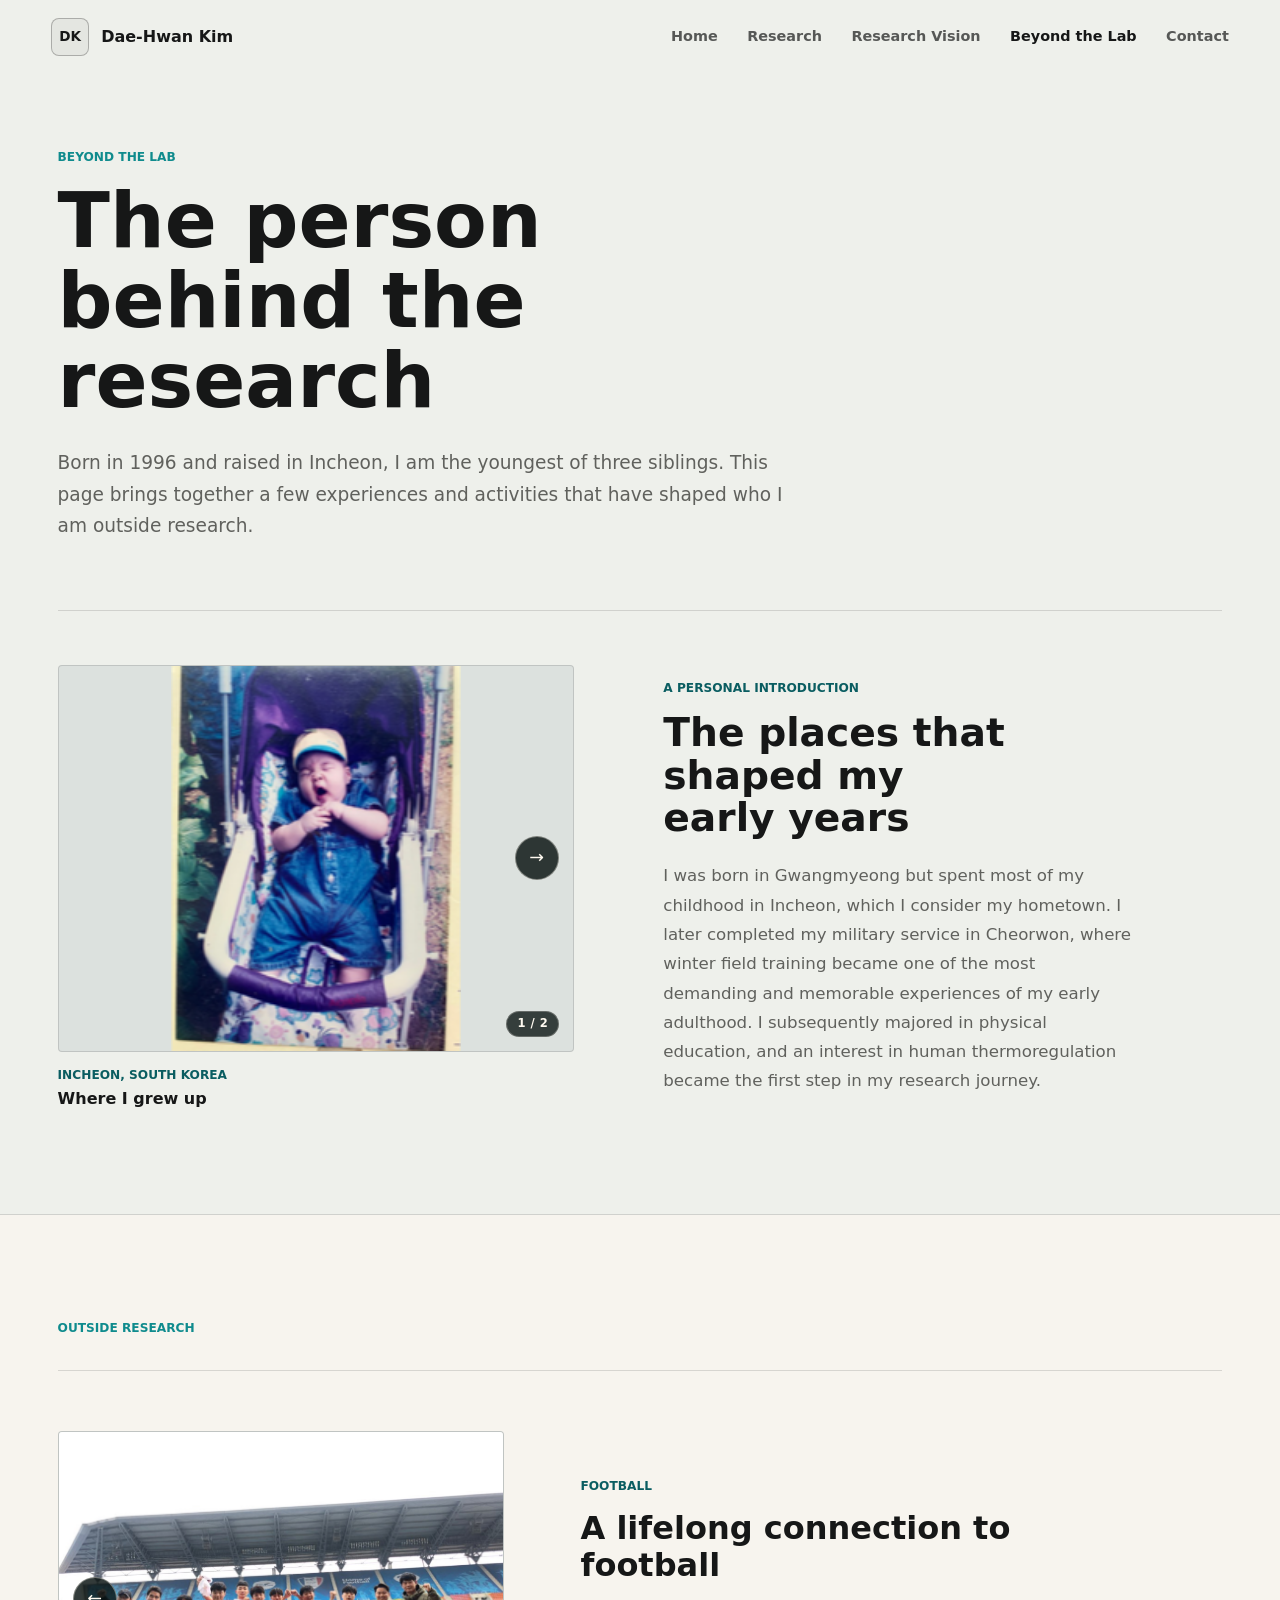
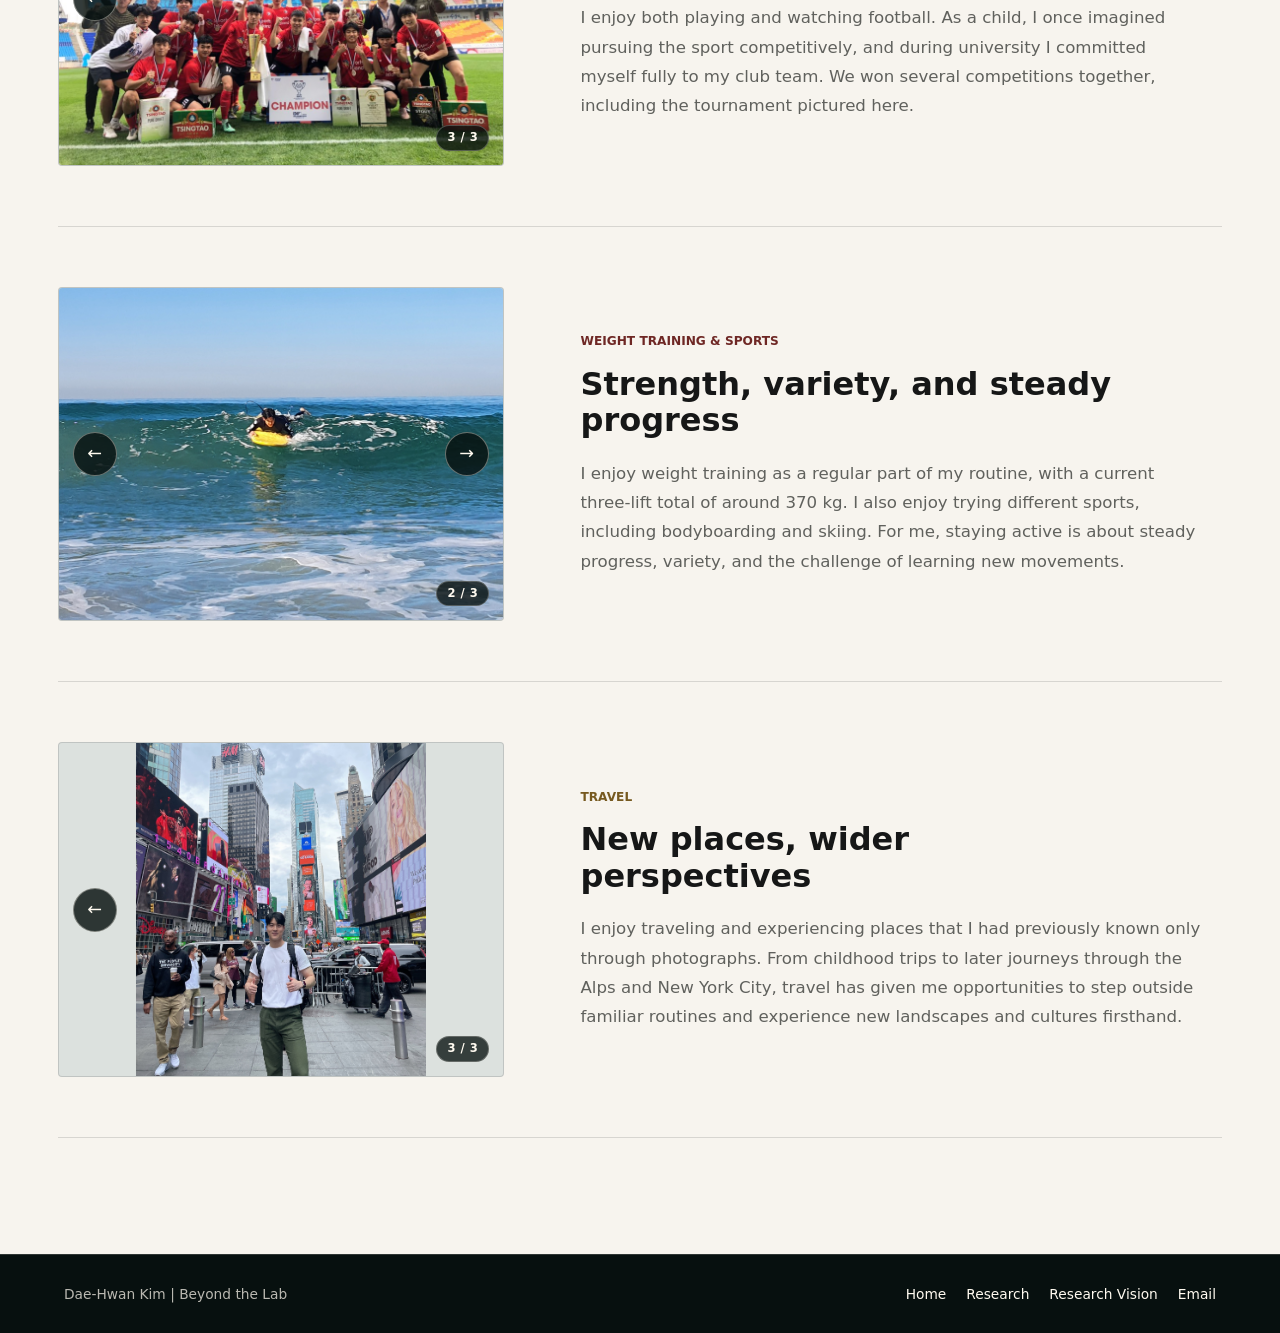
==== commit b11cff8d: "Refine Beyond the Lab section heading" ====
--- a/beyond/index.html
+++ b/beyond/index.html
@@ -8,7 +8,7 @@
       name="description"
       content="A personal introduction to Dae-Hwan Kim through football, weight training, travel, and formative life experiences."
     >
-    <link rel="stylesheet" href="../styles.css?v=20260814-sports-gallery1">
+    <link rel="stylesheet" href="../styles.css?v=20260814-beyond-heading2">
   </head>
   <body class="page-beyond">
     <header class="site-header" data-header>
@@ -125,9 +125,8 @@
 
       <section class="beyond-pursuits" aria-labelledby="beyond-pursuits-title">
         <div class="beyond-inner">
-          <header class="beyond-section-heading">
-            <p class="eyebrow">Outside Research</p>
-            <h2 id="beyond-pursuits-title">How I spend time beyond the lab</h2>
+          <header class="beyond-section-heading beyond-section-heading--compact">
+            <p class="eyebrow" id="beyond-pursuits-title">Outside Research</p>
           </header>
 
           <div class="beyond-list">
@@ -328,6 +327,8 @@
                 </div>
               </figure>
               <div class="beyond-item-content">
+                <p class="beyond-label">Travel</p>
+                <h3>New places, wider perspectives</h3>
                 <p>
                   I enjoy traveling and experiencing places that I had previously known only
                   through photographs. From childhood trips to later journeys through the Alps and
--- a/styles.css
+++ b/styles.css
@@ -2987,6 +2987,14 @@
   margin-bottom: 56px;
 }
 
+.beyond-section-heading.beyond-section-heading--compact {
+  margin-bottom: 32px;
+}
+
+.beyond-section-heading--compact .eyebrow {
+  margin-bottom: 0;
+}
+
 .beyond-section-heading h2 {
   max-width: 17ch;
   margin-bottom: 0;
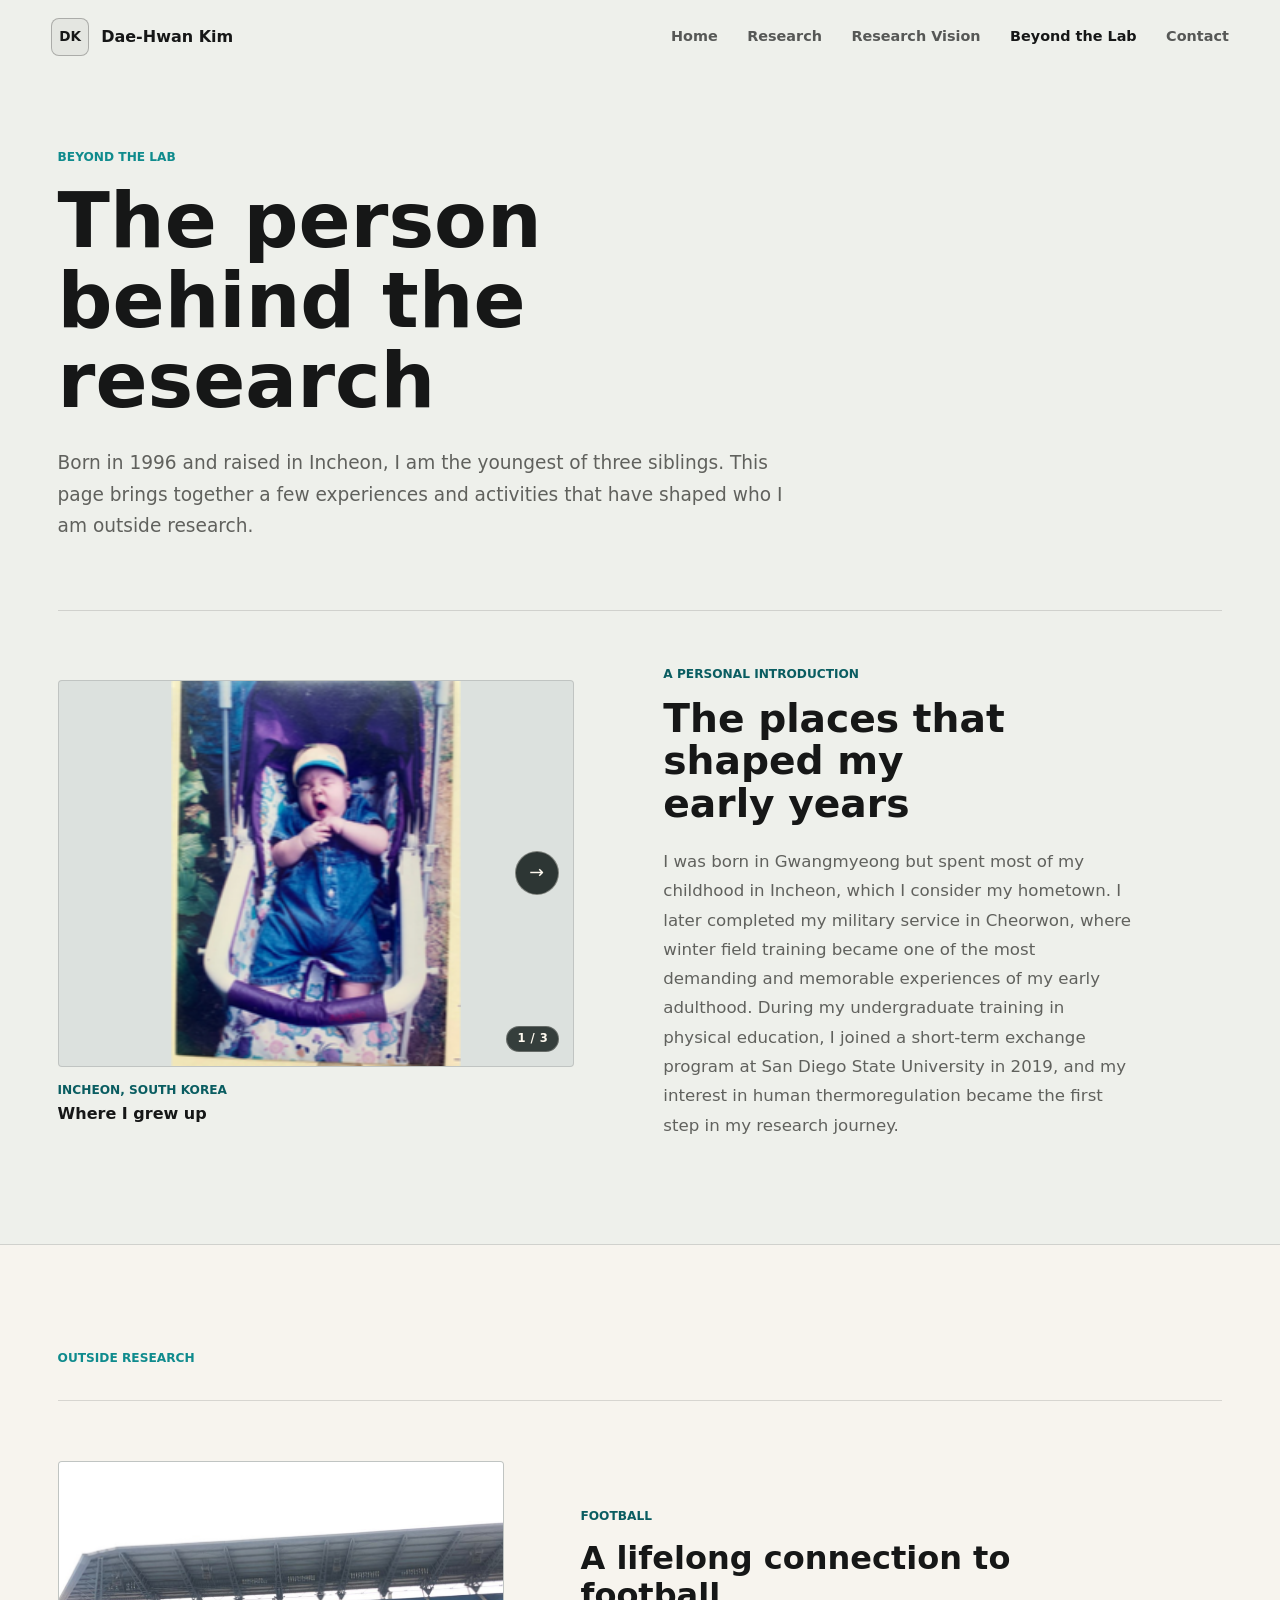
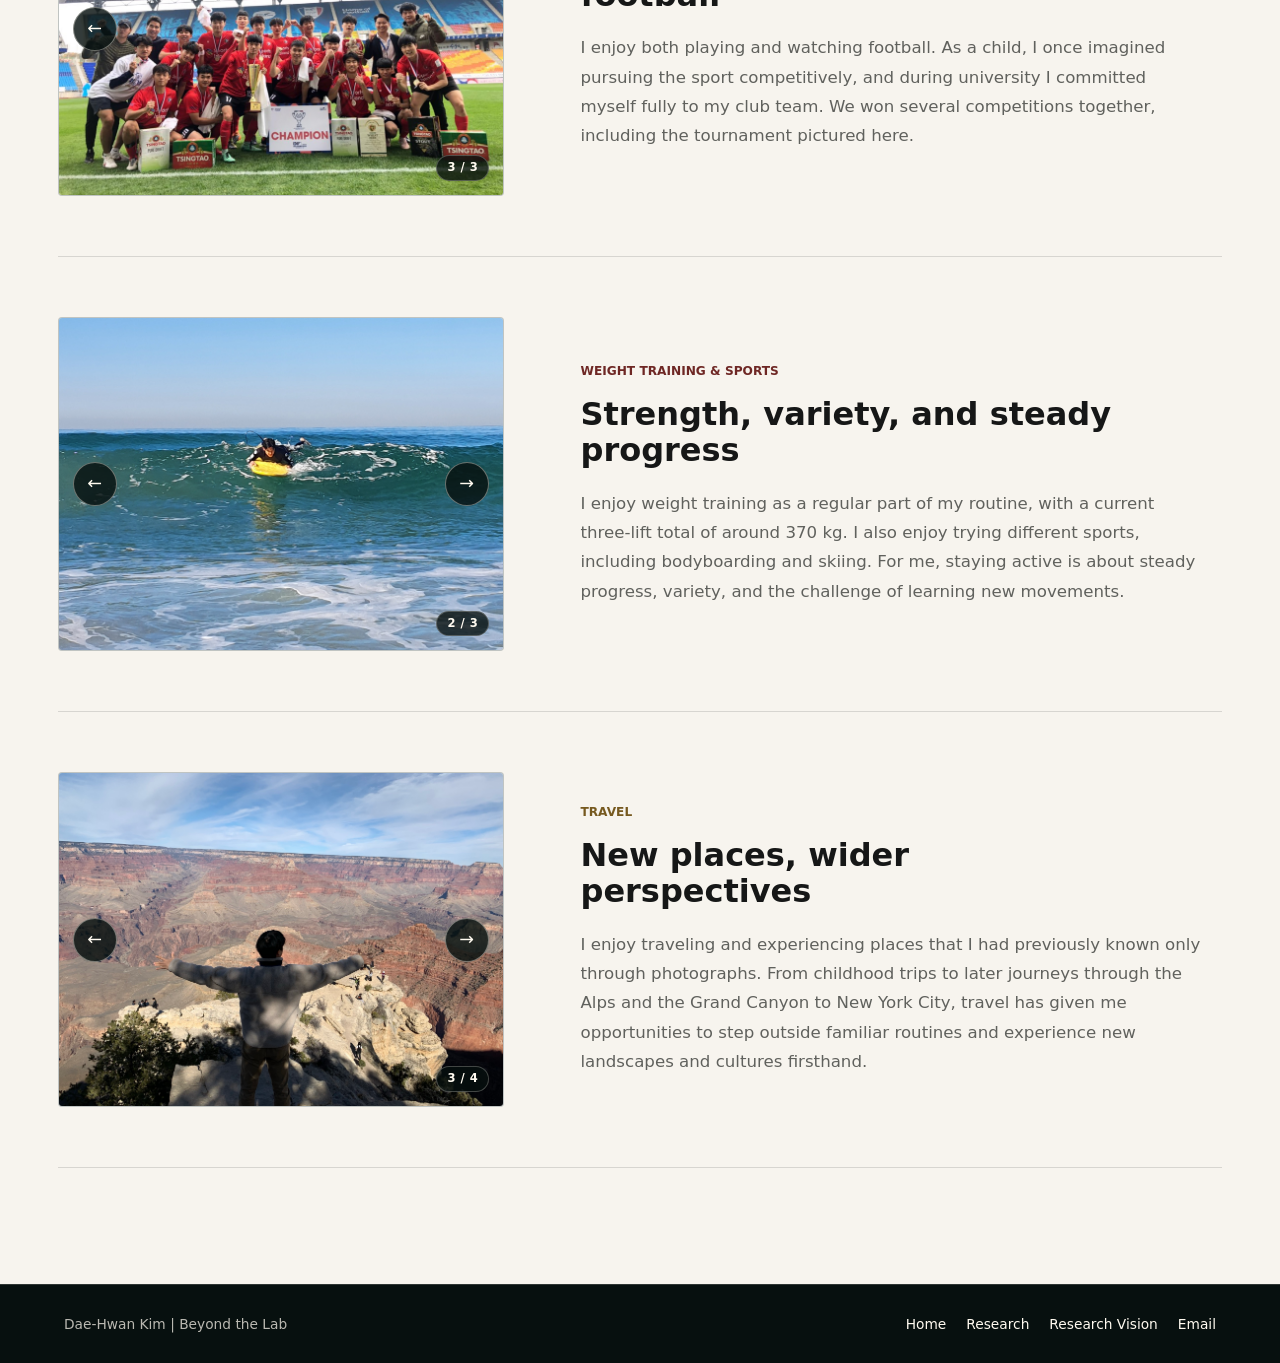
==== commit ce37b7ba: "Update personal and travel galleries" ====
--- a/beyond/index.html
+++ b/beyond/index.html
@@ -72,12 +72,24 @@
                   class="carousel-slide"
                   data-carousel-slide
                   data-kicker="Cheorwon, South Korea"
-                  data-caption="Winter field training"
+                  data-caption="Extreme-cold-weather field training"
                   aria-hidden="true"
                 >
                   <img
-                    src="../assets/beyond-military.png"
-                    alt="Dae-Hwan Kim during military field training"
+                    src="../assets/beyond-military-winter-training.jpg"
+                    alt="Dae-Hwan Kim during extreme-cold-weather military field training in Cheorwon"
+                  >
+                </div>
+                <div
+                  class="carousel-slide"
+                  data-carousel-slide
+                  data-kicker="San Diego, California · 2019"
+                  data-caption="Short-term exchange program at SDSU"
+                  aria-hidden="true"
+                >
+                  <img
+                    src="../assets/beyond-sdsu-exchange-2019.jpg"
+                    alt="Dae-Hwan Kim with participants in a 2019 short-term exchange program at San Diego State University"
                   >
                 </div>
                 <button
@@ -99,7 +111,7 @@
                 <div class="carousel-status" aria-live="polite">
                   <span data-carousel-current>1</span>
                   <span aria-hidden="true">/</span>
-                  <span data-carousel-total>2</span>
+                  <span data-carousel-total>3</span>
                 </div>
               </div>
               <figcaption class="carousel-caption" aria-live="polite">
@@ -115,7 +127,8 @@
                 I was born in Gwangmyeong but spent most of my childhood in Incheon, which I
                 consider my hometown. I later completed my military service in Cheorwon, where
                 winter field training became one of the most demanding and memorable experiences
-                of my early adulthood. I subsequently majored in physical education, and an
+                of my early adulthood. During my undergraduate training in physical education, I
+                joined a short-term exchange program at San Diego State University in 2019, and my
                 interest in human thermoregulation became the first step in my research journey.
               </p>
             </div>
@@ -293,9 +306,20 @@
                     >
                   </div>
                   <div
-                    class="carousel-slide carousel-slide--portrait-zoom is-active"
+                    class="carousel-slide is-active"
                     data-carousel-slide
                     aria-hidden="false"
+                  >
+                    <img
+                      src="../assets/beyond-travel-grand-canyon.jpg"
+                      alt="Dae-Hwan Kim overlooking the Grand Canyon"
+                      loading="lazy"
+                    >
+                  </div>
+                  <div
+                    class="carousel-slide carousel-slide--portrait-zoom"
+                    data-carousel-slide
+                    aria-hidden="true"
                   >
                     <img
                       src="../assets/beyond-travel-times-square.jpg"
@@ -322,7 +346,7 @@
                   <div class="carousel-status" aria-live="polite">
                     <span data-carousel-current>3</span>
                     <span aria-hidden="true">/</span>
-                    <span data-carousel-total>3</span>
+                    <span data-carousel-total>4</span>
                   </div>
                 </div>
               </figure>
@@ -332,8 +356,8 @@
                 <p>
                   I enjoy traveling and experiencing places that I had previously known only
                   through photographs. From childhood trips to later journeys through the Alps and
-                  New York City, travel has given me opportunities to step outside familiar routines
-                  and experience new landscapes and cultures firsthand.
+                  the Grand Canyon to New York City, travel has given me opportunities to step
+                  outside familiar routines and experience new landscapes and cultures firsthand.
                 </p>
               </div>
             </article>
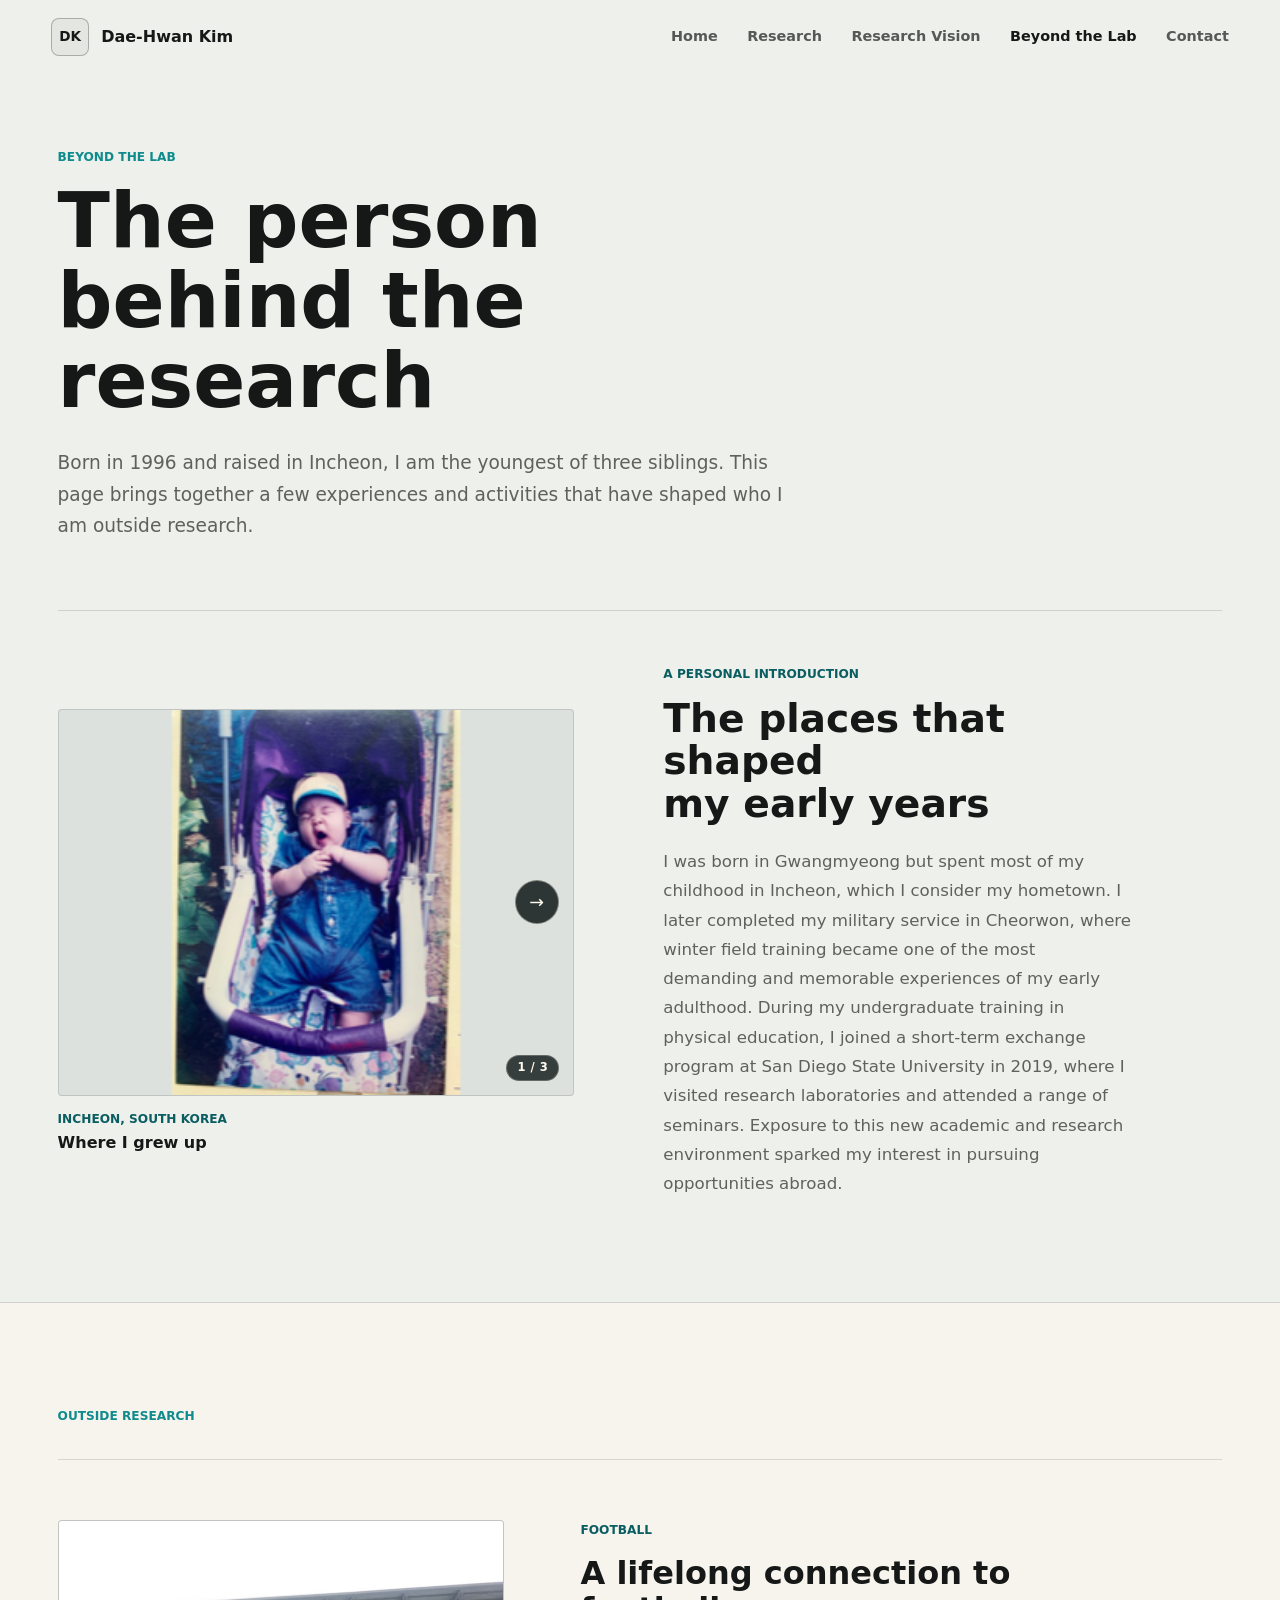
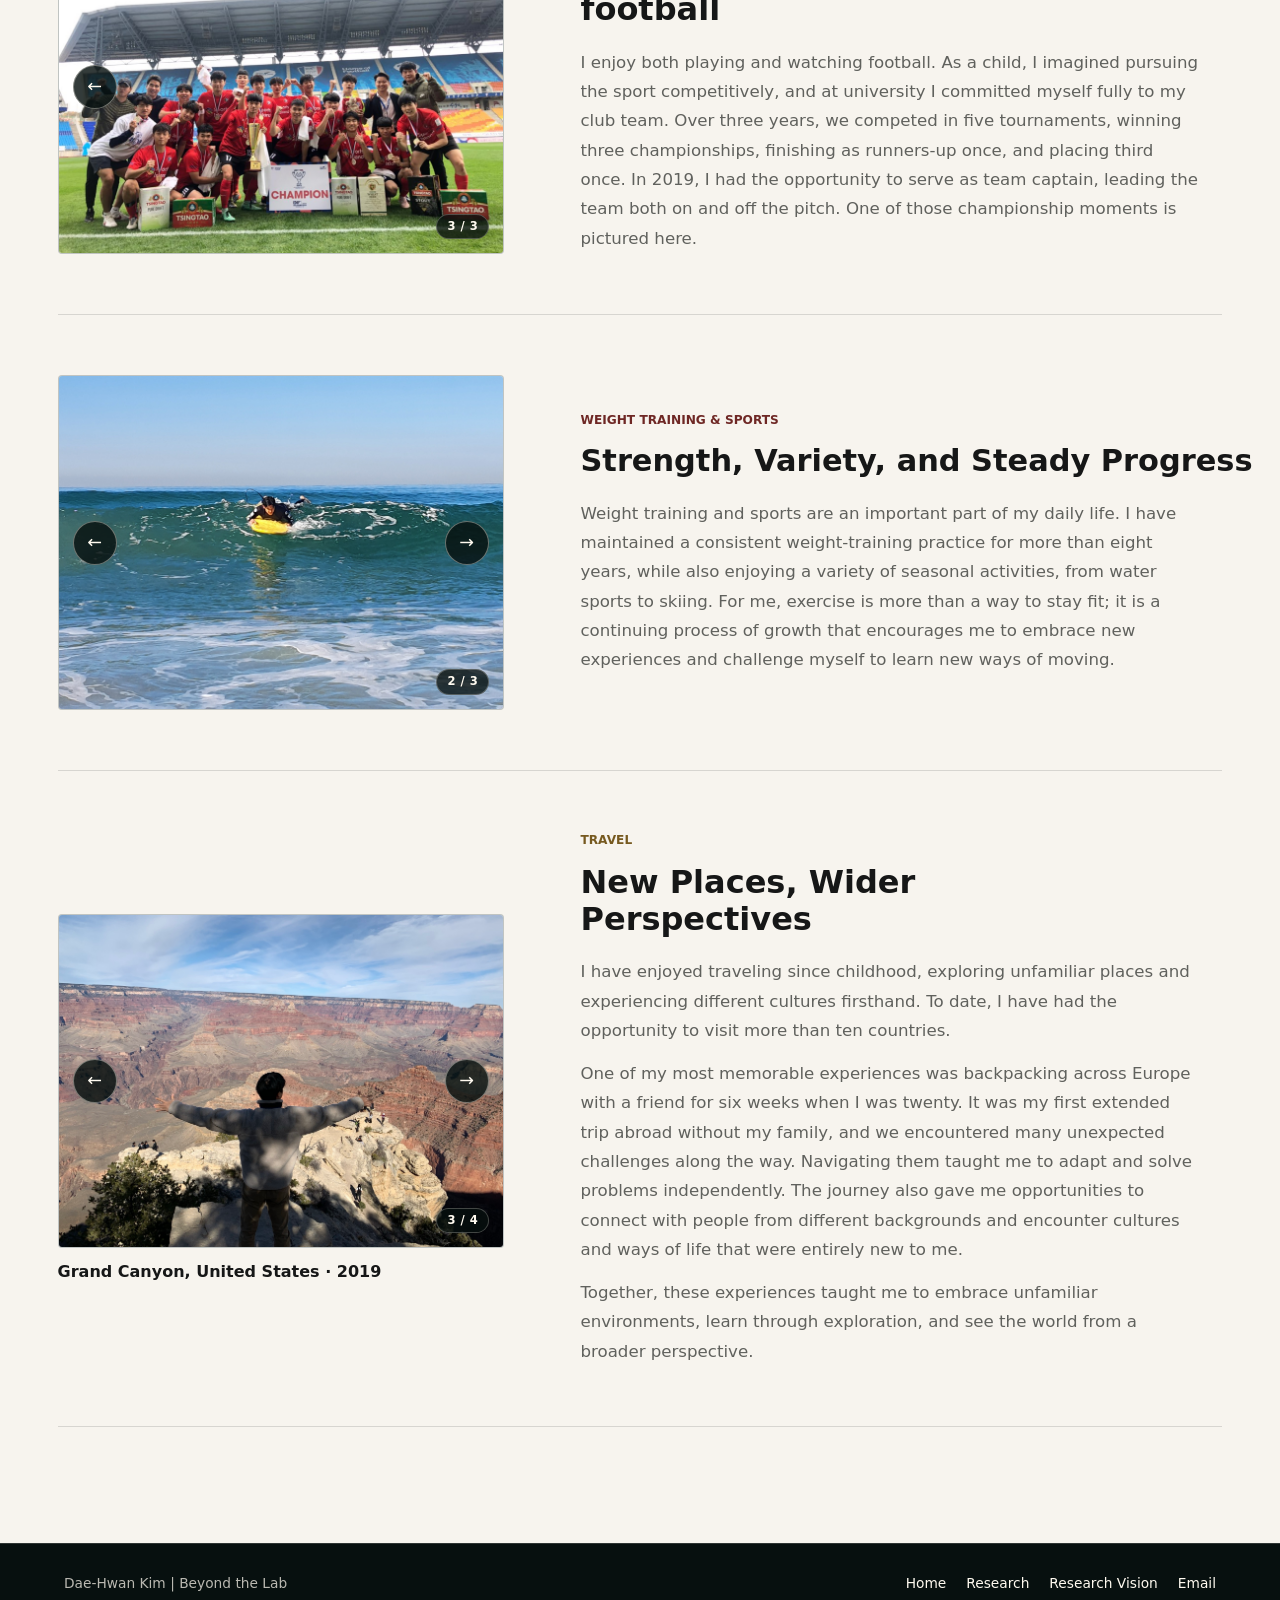
==== commit 0a15243f: "Refine Beyond the Lab stories and captions" ====
--- a/beyond/index.html
+++ b/beyond/index.html
@@ -8,7 +8,7 @@
       name="description"
       content="A personal introduction to Dae-Hwan Kim through football, weight training, travel, and formative life experiences."
     >
-    <link rel="stylesheet" href="../styles.css?v=20260814-beyond-heading2">
+    <link rel="stylesheet" href="../styles.css?v=20260816-beyond-travel-copy1">
   </head>
   <body class="page-beyond">
     <header class="site-header" data-header>
@@ -122,14 +122,15 @@
 
             <div class="beyond-origin-copy">
               <p class="beyond-label">A Personal Introduction</p>
-              <h2>The places that shaped my early years</h2>
+              <h2>The places that shaped<br>my early years</h2>
               <p>
                 I was born in Gwangmyeong but spent most of my childhood in Incheon, which I
                 consider my hometown. I later completed my military service in Cheorwon, where
                 winter field training became one of the most demanding and memorable experiences
                 of my early adulthood. During my undergraduate training in physical education, I
-                joined a short-term exchange program at San Diego State University in 2019, and my
-                interest in human thermoregulation became the first step in my research journey.
+                joined a short-term exchange program at San Diego State University in 2019, where I
+                visited research laboratories and attended a range of seminars. Exposure to this new
+                academic and research environment sparked my interest in pursuing opportunities abroad.
               </p>
             </div>
           </div>
@@ -203,10 +204,12 @@
                 <p class="beyond-label">Football</p>
                 <h3>A lifelong connection to football</h3>
                 <p>
-                  I enjoy both playing and watching football. As a child, I once imagined pursuing
-                  the sport competitively, and during university I committed myself fully to my
-                  club team. We won several competitions together, including the tournament
-                  pictured here.
+                  I enjoy both playing and watching football. As a child, I imagined pursuing the
+                  sport competitively, and at university I committed myself fully to my club team.
+                  Over three years, we competed in five tournaments, winning three championships,
+                  finishing as runners-up once, and placing third once. In 2019, I had the
+                  opportunity to serve as team captain, leading the team both on and off the pitch.
+                  One of those championship moments is pictured here.
                 </p>
               </div>
             </article>
@@ -273,12 +276,14 @@
               </figure>
               <div class="beyond-item-content">
                 <p class="beyond-label">Weight Training &amp; Sports</p>
-                <h3>Strength, variety, and steady progress</h3>
+                <h3 class="beyond-item-title--single-line">Strength, Variety, and Steady Progress</h3>
                 <p>
-                  I enjoy weight training as a regular part of my routine, with a current three-lift
-                  total of around 370 kg. I also enjoy trying different sports, including
-                  bodyboarding and skiing. For me, staying active is about steady progress, variety,
-                  and the challenge of learning new movements.
+                  Weight training and sports are an important part of my daily life. I have
+                  maintained a consistent weight-training practice for more than eight years, while
+                  also enjoying a variety of seasonal activities, from water sports to skiing. For
+                  me, exercise is more than a way to stay fit; it is a continuing process of growth
+                  that encourages me to embrace new experiences and challenge myself to learn new
+                  ways of moving.
                 </p>
               </div>
             </article>
@@ -291,14 +296,24 @@
                 aria-label="Travel photographs"
               >
                 <div class="carousel-viewport">
-                  <div class="carousel-slide" data-carousel-slide aria-hidden="true">
+                  <div
+                    class="carousel-slide"
+                    data-carousel-slide
+                    data-caption="Pisa, Italy · 2002"
+                    aria-hidden="true"
+                  >
                     <img
                       src="../assets/beyond-travel-pisa.jpg"
                       alt="Dae-Hwan Kim as a child visiting the Leaning Tower of Pisa"
                       loading="lazy"
                     >
                   </div>
-                  <div class="carousel-slide" data-carousel-slide aria-hidden="true">
+                  <div
+                    class="carousel-slide"
+                    data-carousel-slide
+                    data-caption="Swiss Alps, Switzerland · 2016"
+                    aria-hidden="true"
+                  >
                     <img
                       src="../assets/beyond-travel-alps.jpg"
                       alt="Dae-Hwan Kim traveling in the Alps"
@@ -308,6 +323,7 @@
                   <div
                     class="carousel-slide is-active"
                     data-carousel-slide
+                    data-caption="Grand Canyon, United States · 2019"
                     aria-hidden="false"
                   >
                     <img
@@ -319,6 +335,7 @@
                   <div
                     class="carousel-slide carousel-slide--portrait-zoom"
                     data-carousel-slide
+                    data-caption="New York City, United States · 2023"
                     aria-hidden="true"
                   >
                     <img
@@ -349,16 +366,32 @@
                     <span data-carousel-total>4</span>
                   </div>
                 </div>
+                <figcaption class="carousel-caption" aria-live="polite">
+                  <strong data-carousel-caption>Grand Canyon, United States · 2019</strong>
+                </figcaption>
               </figure>
               <div class="beyond-item-content">
                 <p class="beyond-label">Travel</p>
-                <h3>New places, wider perspectives</h3>
-                <p>
-                  I enjoy traveling and experiencing places that I had previously known only
-                  through photographs. From childhood trips to later journeys through the Alps and
-                  the Grand Canyon to New York City, travel has given me opportunities to step
-                  outside familiar routines and experience new landscapes and cultures firsthand.
-                </p>
+                <h3>New Places, Wider Perspectives</h3>
+                <div class="beyond-prose">
+                  <p>
+                    I have enjoyed traveling since childhood, exploring unfamiliar places and
+                    experiencing different cultures firsthand. To date, I have had the opportunity
+                    to visit more than ten countries.
+                  </p>
+                  <p>
+                    One of my most memorable experiences was backpacking across Europe with a friend
+                    for six weeks when I was twenty. It was my first extended trip abroad without my
+                    family, and we encountered many unexpected challenges along the way. Navigating
+                    them taught me to adapt and solve problems independently. The journey also gave
+                    me opportunities to connect with people from different backgrounds and encounter
+                    cultures and ways of life that were entirely new to me.
+                  </p>
+                  <p>
+                    Together, these experiences taught me to embrace unfamiliar environments, learn
+                    through exploration, and see the world from a broader perspective.
+                  </p>
+                </div>
               </div>
             </article>
           </div>
--- a/styles.css
+++ b/styles.css
@@ -2964,7 +2964,7 @@
 }
 
 .beyond-origin-copy h2 {
-  max-width: 13ch;
+  max-width: none;
   margin-bottom: 22px;
   font-size: 2.45rem;
   line-height: 1.08;
@@ -3039,7 +3039,14 @@
   line-height: 1.14;
 }
 
-.beyond-item-content > p:last-child {
+.beyond-item-content h3.beyond-item-title--single-line {
+  max-width: none;
+  font-size: 1.9rem;
+  white-space: nowrap;
+}
+
+.beyond-item-content > p:last-child,
+.beyond-prose {
   max-width: 620px;
   margin-bottom: 0;
   color: var(--muted);
@@ -3047,6 +3054,14 @@
   line-height: 1.76;
 }
 
+.beyond-prose p {
+  margin-bottom: 14px;
+}
+
+.beyond-prose p:last-child {
+  margin-bottom: 0;
+}
+
 @media (max-width: 860px) {
   .beyond-intro {
     padding-top: 122px;
@@ -3125,7 +3140,7 @@
   }
 
   .beyond-origin-copy h2 {
-    font-size: 2rem;
+    font-size: 1.72rem;
   }
 
   .beyond-origin-copy > p:last-child {
@@ -3153,7 +3168,13 @@
     font-size: 1.72rem;
   }
 
-  .beyond-item-content > p:last-child {
+  .beyond-item-content h3.beyond-item-title--single-line {
+    font-size: 1.72rem;
+    white-space: normal;
+  }
+
+  .beyond-item-content > p:last-child,
+  .beyond-prose {
     font-size: 0.96rem;
   }
 }
